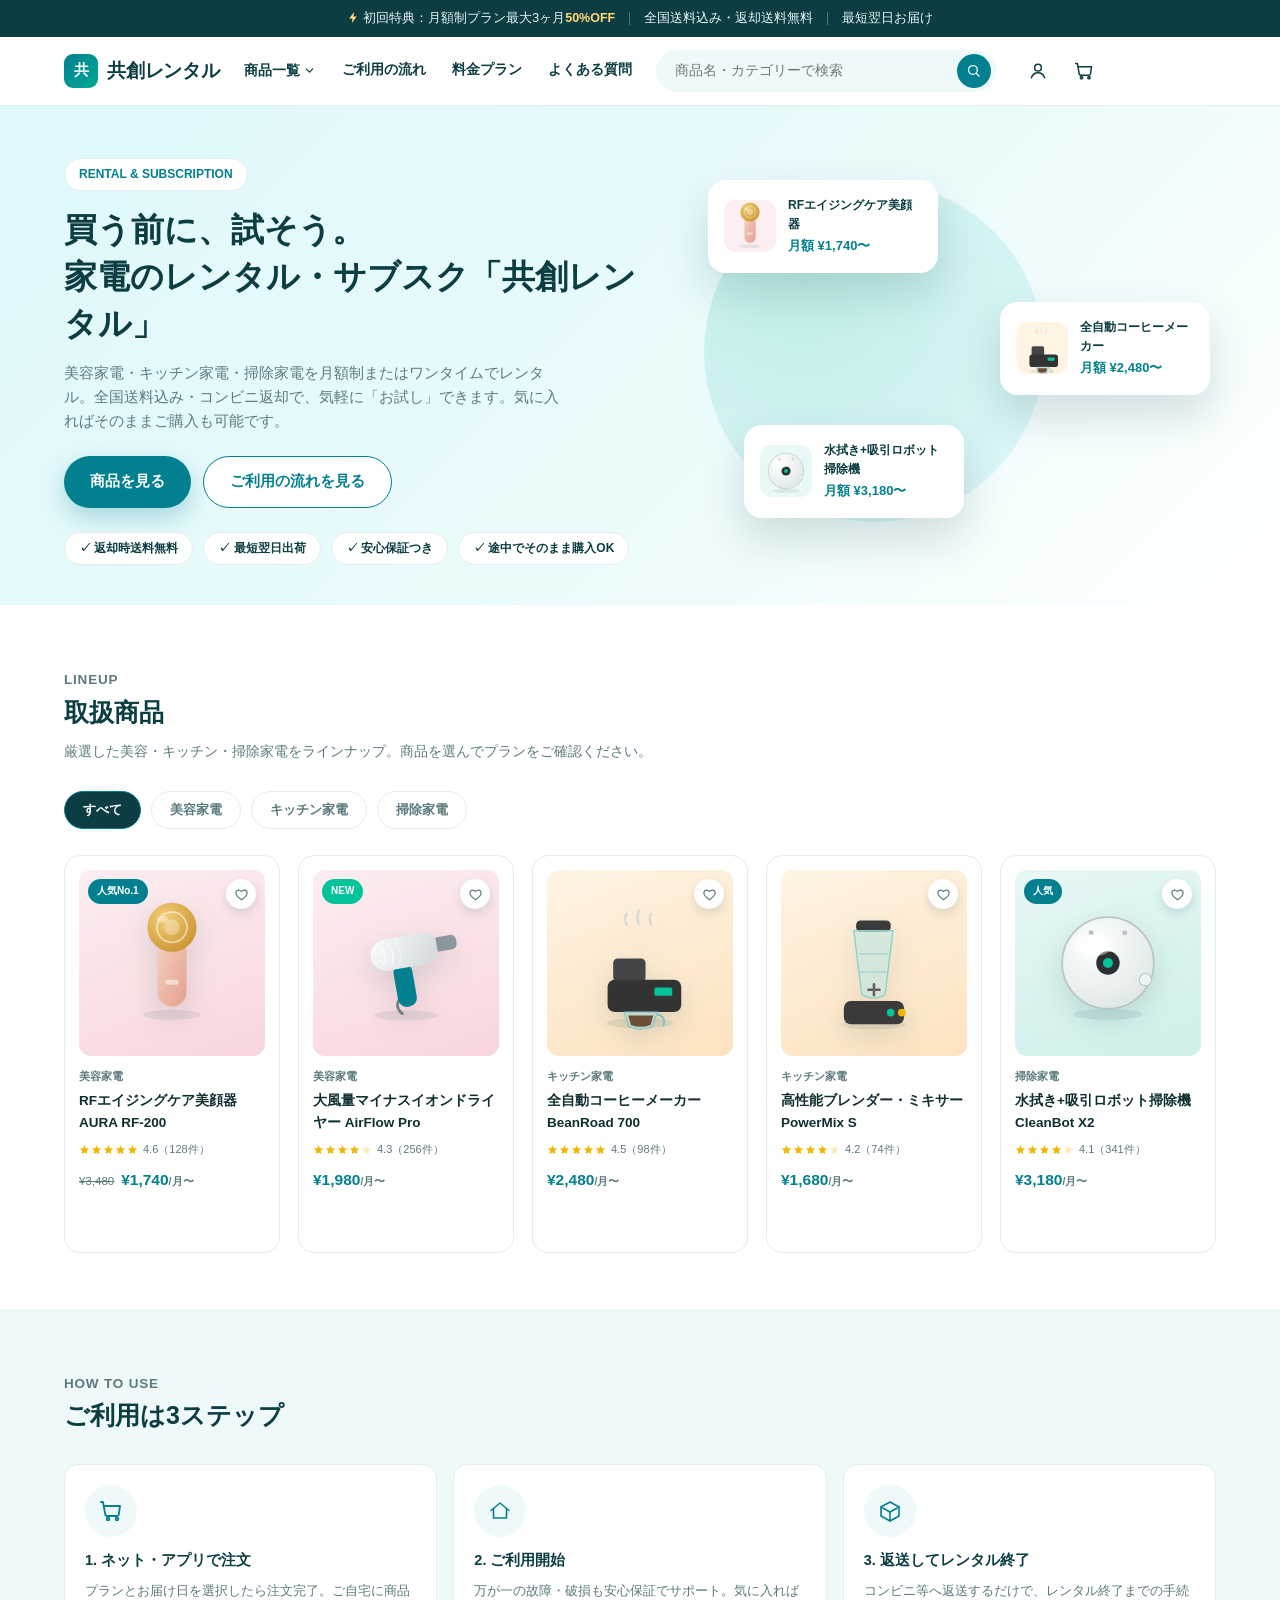
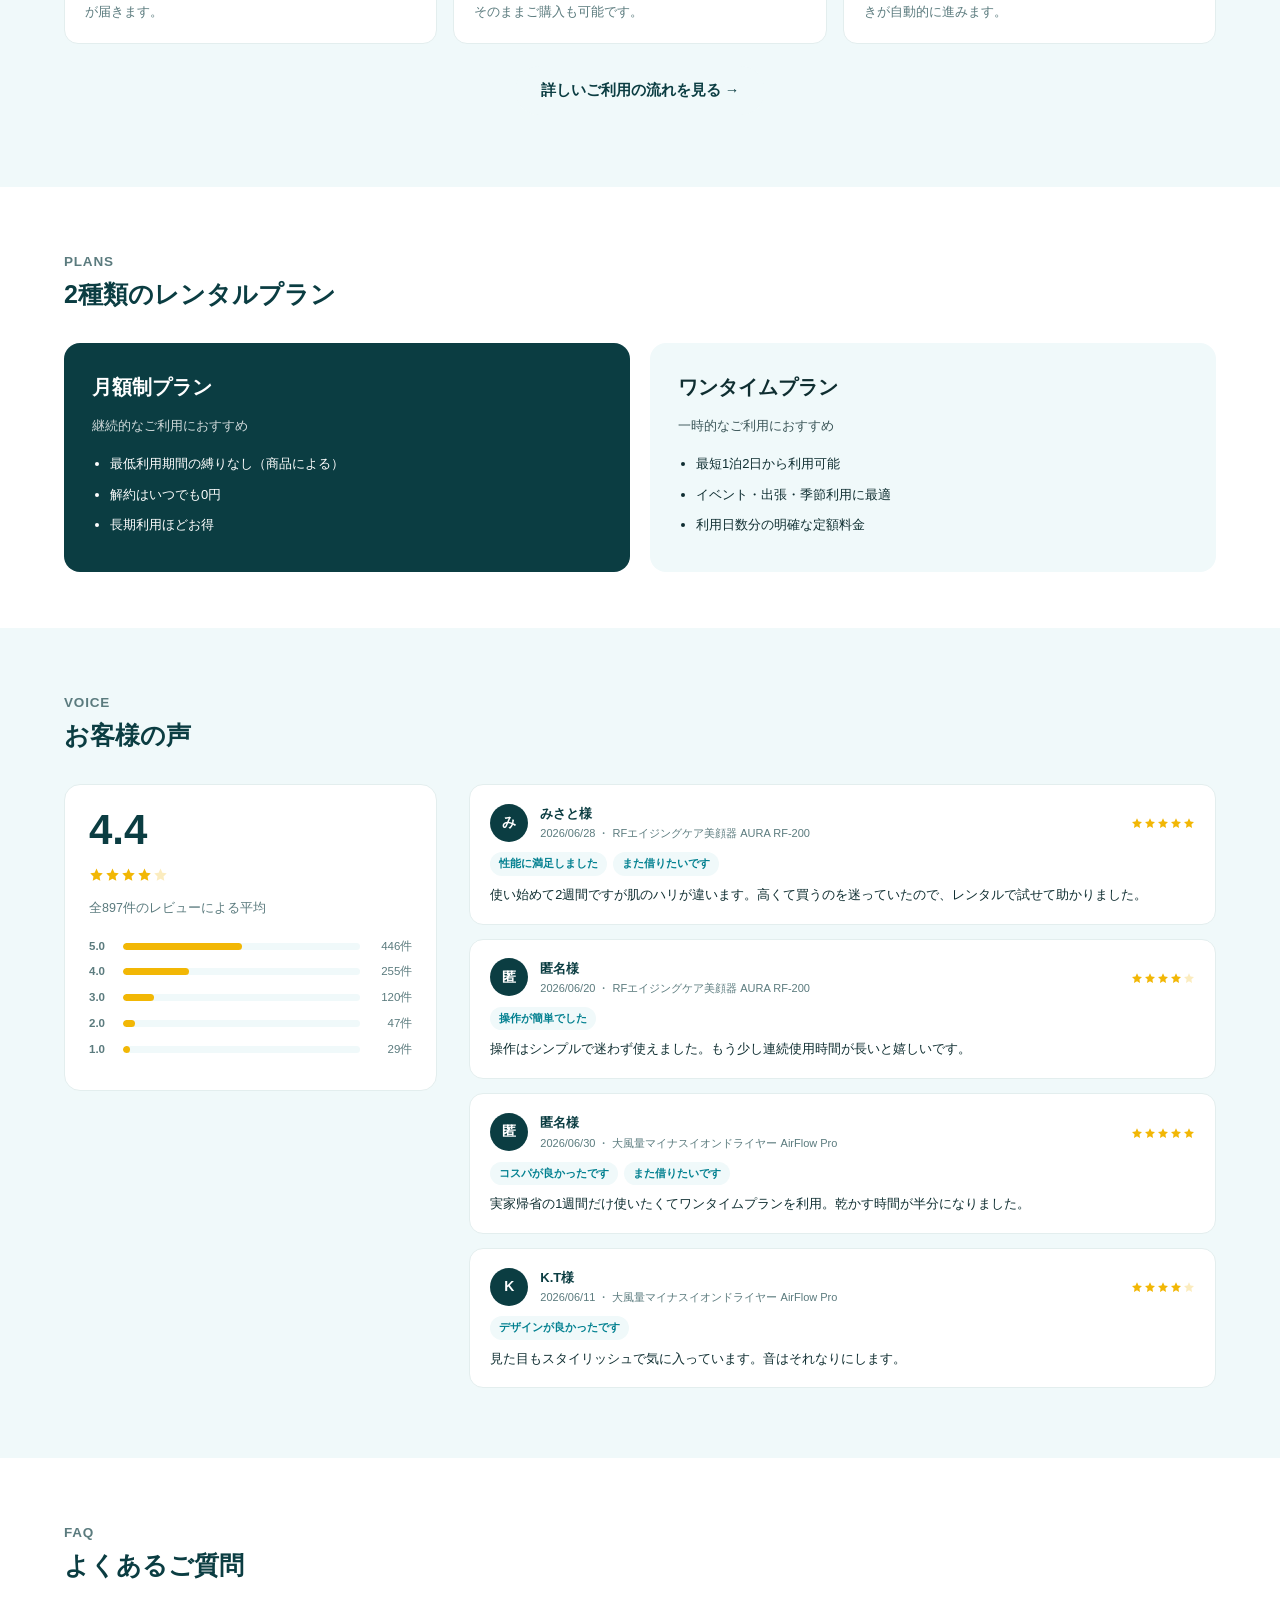
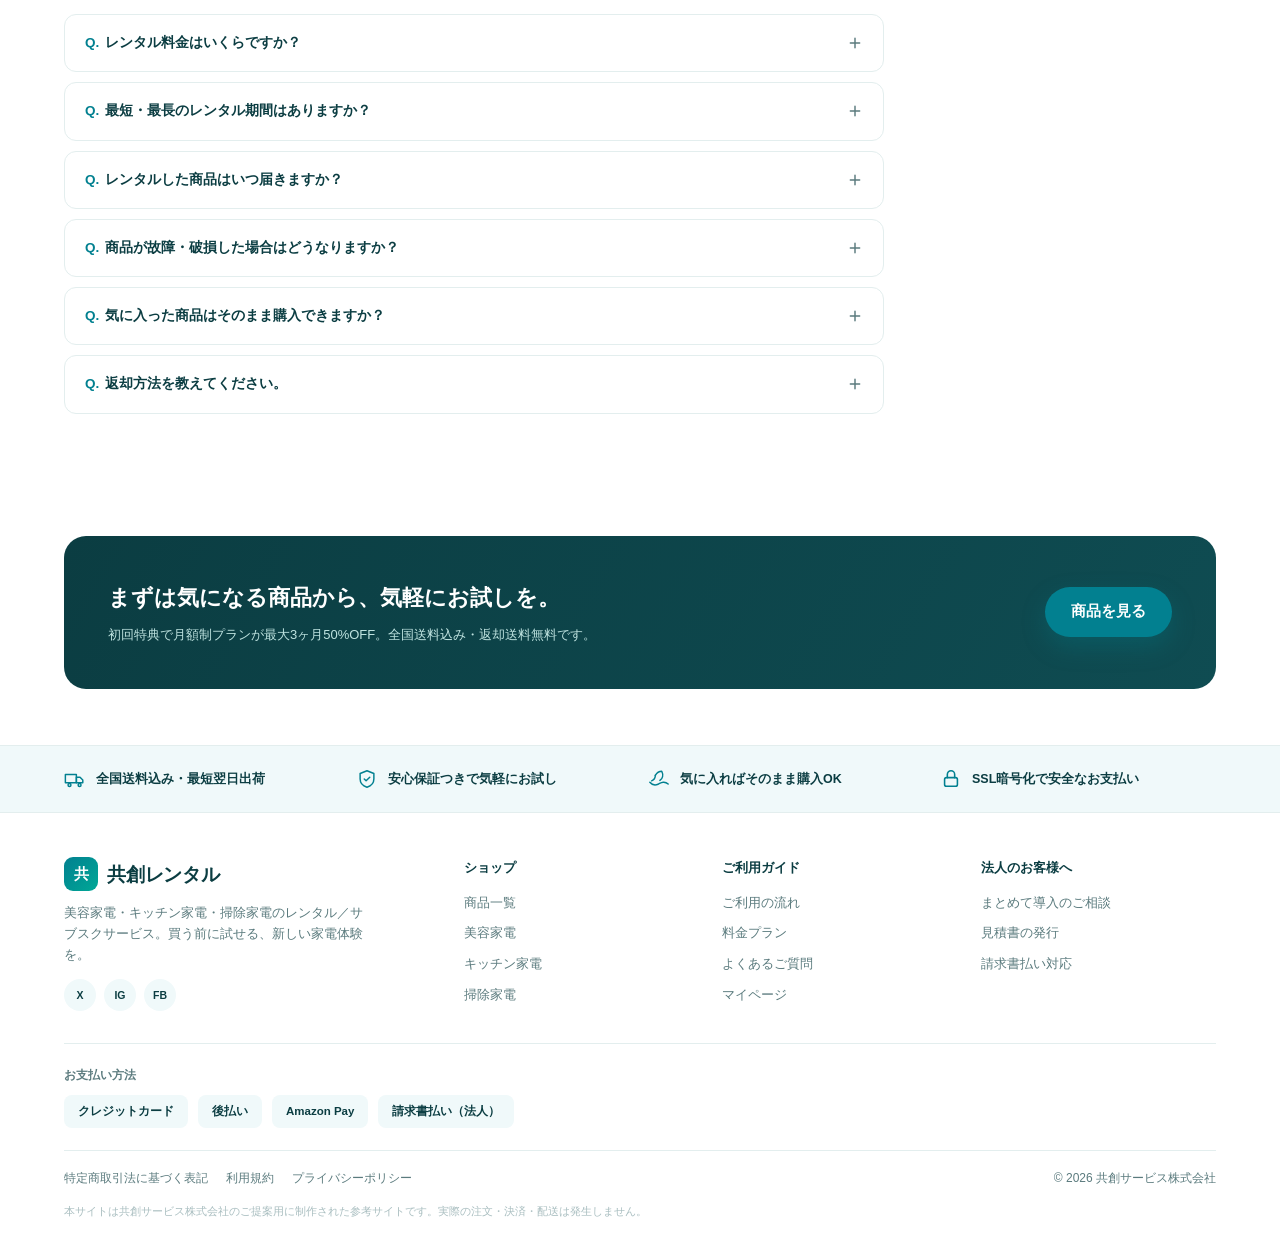
==== index.html @ f58c416e "feat: 新增共创家电租赁服务全套静态网页及核心脚本 本次提交新增了共创家电租赁服务的全部前端静态页面，包括首页、商品列表页、商品详情页、购物车页、个人中心页、使用流程页以及法律声明页面；同时添加了" ====
<!DOCTYPE html>
<html lang="ja">
<head>
<meta charset="UTF-8">
<meta name="viewport" content="width=device-width, initial-scale=1.0">
<title>共創レンタル ｜ 美容・キッチン・掃除家電のレンタル＆サブスク</title>
<link rel="stylesheet" href="style.css">
</head>
<body>

<div id="site-header"></div>

<section class="hero">
  <div class="hero-inner">
    <div>
      <span class="eyebrow">RENTAL &amp; SUBSCRIPTION</span>
      <h1>買う前に、試そう。<br>家電のレンタル・サブスク「共創レンタル」</h1>
      <p class="lead">美容家電・キッチン家電・掃除家電を月額制またはワンタイムでレンタル。全国送料込み・コンビニ返却で、気軽に「お試し」できます。気に入ればそのままご購入も可能です。</p>
      <div class="hero-ctas">
        <a class="btn btn-primary" href="#products">商品を見る</a>
        <a class="btn btn-outline" href="flow.html">ご利用の流れを見る</a>
      </div>
      <div class="hero-badges">
        <span class="badge">✓ 返却時送料無料</span>
        <span class="badge">✓ 最短翌日出荷</span>
        <span class="badge">✓ 安心保証つき</span>
        <span class="badge">✓ 途中でそのまま購入OK</span>
      </div>
    </div>
    <div class="hero-showcase" id="hero-showcase"></div>
  </div>
</section>

<div id="site-trust-anchor"></div>

<section class="section" id="products">
  <div class="wrap">
    <div class="section-head">
      <div>
        <p class="kicker">LINEUP</p>
        <h2 id="lineup-title">取扱商品</h2>
        <p>厳選した美容・キッチン・掃除家電をラインナップ。商品を選んでプランをご確認ください。</p>
      </div>
    </div>
    <div class="cat-chips" id="cat-chips"></div>
    <div class="product-grid" id="product-grid"></div>
  </div>
</section>

<section class="section section-alt">
  <div class="wrap">
    <div class="section-head">
      <div>
        <p class="kicker">HOW TO USE</p>
        <h2>ご利用は3ステップ</h2>
      </div>
    </div>
    <div class="box-grid-3">
      <div class="info-card">
        <div class="icon-circle" data-icon="cart"></div>
        <h4>1. ネット・アプリで注文</h4>
        <p>プランとお届け日を選択したら注文完了。ご自宅に商品が届きます。</p>
      </div>
      <div class="info-card">
        <div class="icon-circle" data-icon="home"></div>
        <h4>2. ご利用開始</h4>
        <p>万が一の故障・破損も安心保証でサポート。気に入ればそのままご購入も可能です。</p>
      </div>
      <div class="info-card">
        <div class="icon-circle" data-icon="box"></div>
        <h4>3. 返送してレンタル終了</h4>
        <p>コンビニ等へ返送するだけで、レンタル終了までの手続きが自動的に進みます。</p>
      </div>
    </div>
    <p style="text-align:center;margin-top:22px;">
      <a class="btn btn-ghost" href="flow.html">詳しいご利用の流れを見る →</a>
    </p>
  </div>
</section>

<section class="section" id="pricing">
  <div class="wrap">
    <div class="section-head">
      <div>
        <p class="kicker">PLANS</p>
        <h2>2種類のレンタルプラン</h2>
      </div>
    </div>
    <div class="plan-grid">
      <div class="plan-card plan-dark">
        <h3>月額制プラン</h3>
        <p class="sub">継続的なご利用におすすめ</p>
        <ul>
          <li>最低利用期間の縛りなし（商品による）</li>
          <li>解約はいつでも0円</li>
          <li>長期利用ほどお得</li>
        </ul>
      </div>
      <div class="plan-card plan-light">
        <h3>ワンタイムプラン</h3>
        <p class="sub">一時的なご利用におすすめ</p>
        <ul>
          <li>最短1泊2日から利用可能</li>
          <li>イベント・出張・季節利用に最適</li>
          <li>利用日数分の明確な定額料金</li>
        </ul>
      </div>
    </div>
  </div>
</section>

<section class="section section-alt">
  <div class="wrap">
    <div class="section-head">
      <div>
        <p class="kicker">VOICE</p>
        <h2>お客様の声</h2>
      </div>
    </div>
    <div class="reviews-layout">
      <div class="rating-summary">
        <div class="rating-big">4.4</div>
        <div class="stars"></div>
        <div class="rating-count" id="review-total-count"></div>
        <div id="rating-bars"></div>
      </div>
      <div id="review-cards"></div>
    </div>
  </div>
</section>

<section class="section" id="faq">
  <div class="wrap">
    <div class="section-head">
      <div>
        <p class="kicker">FAQ</p>
        <h2>よくあるご質問</h2>
      </div>
    </div>
    <div class="accordion" id="faq-accordion"></div>
  </div>
</section>

<section class="section">
  <div class="wrap">
    <div class="cta-band">
      <div>
        <h3>まずは気になる商品から、気軽にお試しを。</h3>
        <p>初回特典で月額制プランが最大3ヶ月50%OFF。全国送料込み・返却送料無料です。</p>
      </div>
      <a class="btn btn-primary" href="#products">商品を見る</a>
    </div>
  </div>
</section>

<div id="site-footer"></div>

<script src="app.js"></script>
<script>
  mountChrome("");

  document.querySelectorAll("[data-icon]").forEach(el => { el.innerHTML = ICONS[el.dataset.icon] || ""; });

  // hero showcase mini cards
  document.getElementById("hero-showcase").innerHTML = `
    <div class="hero-blob" style="width:340px;height:340px;left:20px;top:10px;background:radial-gradient(circle at 30% 30%, #BDEDE7, #DFF8FC);opacity:.9;"></div>
    <div class="hero-card hc-1"><div class="thumb" style="background:${CATEGORY_META["美容家電"].bgFrom};">${PRODUCT_ART.facial}</div><div><div class="name">RFエイジングケア美顔器</div><div class="price">月額 ¥1,740〜</div></div></div>
    <div class="hero-card hc-2"><div class="thumb" style="background:${CATEGORY_META["掃除家電"].bgFrom};">${PRODUCT_ART.robot}</div><div><div class="name">水拭き+吸引ロボット掃除機</div><div class="price">月額 ¥3,180〜</div></div></div>
    <div class="hero-card hc-3"><div class="thumb" style="background:${CATEGORY_META["キッチン家電"].bgFrom};">${PRODUCT_ART.coffee}</div><div><div class="name">全自動コーヒーメーカー</div><div class="price">月額 ¥2,480〜</div></div></div>
  `;

  // ---- product grid with category filter + search ----
  const params = new URLSearchParams(location.search);
  let activeCat = params.get("cat") ? categoryByKey(params.get("cat")) : null;
  const query = (params.get("q") || "").trim().toLowerCase();

  function buildChips() {
    const cats = Object.keys(CATEGORY_META);
    const chipsHTML = [`<button class="chip ${!activeCat ? "active" : ""}" data-cat="">すべて</button>`]
      .concat(cats.map(c => `<button class="chip ${activeCat === c ? "active" : ""}" data-cat="${c}">${c}</button>`))
      .join("");
    document.getElementById("cat-chips").innerHTML = chipsHTML;
    document.querySelectorAll("[data-cat]").forEach(btn => {
      btn.addEventListener("click", () => {
        activeCat = btn.dataset.cat || null;
        buildChips();
        renderGrid();
      });
    });
  }

  function renderGrid() {
    let list = PRODUCTS.slice();
    if (activeCat) list = list.filter(p => p.category === activeCat);
    if (query) list = list.filter(p => (p.name + p.category + p.tagline).toLowerCase().includes(query));

    document.getElementById("lineup-title").textContent = query ? `「${query}」の検索結果` : (activeCat ? activeCat : "取扱商品");

    if (list.length === 0) {
      document.getElementById("product-grid").innerHTML = `<div class="empty-state" style="grid-column:1/-1;">該当する商品が見つかりませんでした。</div>`;
      return;
    }

    document.getElementById("product-grid").innerHTML = list.map(p => {
      const cat = CATEGORY_META[p.category];
      const onSale = !!p.monthlySale;
      return `
      <a class="product-card" href="product.html?id=${p.id}">
        <div class="product-thumb" style="background:linear-gradient(160deg, ${cat.bgFrom}, ${cat.bgTo});">
          ${productBadgeHTML(p)}
          <button class="wish-btn" type="button" onclick="event.preventDefault();this.classList.toggle('liked');">${ICONS.heart}</button>
          ${PRODUCT_ART[p.id] || ""}
        </div>
        <div class="product-cat">${p.category}</div>
        <p class="product-title">${p.name}</p>
        <div class="product-rating">${starRow(p.rating)} ${p.rating}（${p.reviews}件）</div>
        <div class="product-price-row">
          ${onSale ? `<span class="product-price-was">${yen(p.monthly)}</span>` : ""}
          <span class="product-price">${yen(onSale ? p.monthlySale : p.monthly)}<small>/月〜</small></span>
        </div>
        <button class="quick-add" data-quickadd="${p.id}">カートに追加</button>
      </a>`;
    }).join("");

    document.querySelectorAll("[data-quickadd]").forEach(btn => {
      btn.addEventListener("click", (e) => {
        e.preventDefault();
        const p = getProduct(btn.dataset.quickadd);
        addToCart({
          productId: p.id, name: p.name, icon: p.id,
          planLabel: "月額制プラン", condition: "点検済みリユース品",
          price: p.monthlySale || p.monthly, unit: "月額",
        });
        showToast("カートに追加しました");
      });
    });
  }
  buildChips();
  renderGrid();

  // ---- reviews summary (aggregate) ----
  const allReviews = PRODUCTS.flatMap(p => (p.reviewsList || []).map(r => ({ ...r, productName: p.name })));
  const totalBreakdown = [0,0,0,0,0];
  PRODUCTS.forEach(p => p.ratingBreakdown.forEach((c,i) => totalBreakdown[i]+=c));
  const totalCount = totalBreakdown.reduce((a,b)=>a+b,0);
  document.querySelector(".rating-summary .stars").innerHTML = starRow(4.4);
  document.getElementById("review-total-count").textContent = `全${totalCount.toLocaleString("ja-JP")}件のレビューによる平均`;
  document.getElementById("rating-bars").innerHTML = ratingBarsHTML(totalBreakdown);
  document.getElementById("review-cards").innerHTML = allReviews.slice(0,4).map(r => reviewCardHTML(r, r.productName)).join("");

  // ---- FAQ ----
  document.getElementById("faq-accordion").innerHTML = FAQS.map(f => `
    <div class="accordion-item">
      <div class="accordion-head"><span><span class="qmark">Q.</span>${f.q}</span>${ICONS.plus}</div>
      <div class="accordion-body"><div class="accordion-body-inner">${f.a}</div></div>
    </div>
  `).join("");
  initAccordions();
</script>
</body>
</html>
---- style.css ----
:root{
  --primary:#028090;
  --secondary:#00A896;
  --accent:#02C39A;
  --dark:#0B3D42;
  --dark2:#0f4c52;
  --text:#0F2E31;
  --muted:#5B7B7E;
  --cardbg:#F0F9FA;
  --line:#E3EEEE;
  --bg-hero:#DFF8FC;
  --warn:#C97A00;
  --sale:#E4572E;
  --radius:14px;
  --maxw:1200px;
  font-size:16px;
}
*{box-sizing:border-box;}
html,body{margin:0;padding:0;}
body{
  font-family:"Hiragino Kaku Gothic ProN","Hiragino Sans","Yu Gothic",-apple-system,BlinkMacSystemFont,"Segoe UI",Meiryo,sans-serif;
  color:var(--text);
  background:#fff;
  line-height:1.65;
  -webkit-font-smoothing:antialiased;
}
a{color:inherit;text-decoration:none;}
img{max-width:100%;display:block;}
.wrap{max-width:var(--maxw);margin:0 auto;padding:0 24px;}
button{font-family:inherit;cursor:pointer;}
svg{display:block;}

/* ---------- promo bar ---------- */
.promo-bar{
  background:var(--dark);color:#EAF7F6;font-size:12.5px;text-align:center;
  padding:8px 10px;display:flex;align-items:center;justify-content:center;gap:8px;flex-wrap:wrap;
}
.promo-bar b{color:#FFD873;}
.promo-bar svg{width:13px;height:13px;display:inline-block;vertical-align:-2px;color:#FFD873;}
.promo-bar .sep{opacity:.4;}

/* ---------- header ---------- */
.site-header{
  position:sticky;top:0;z-index:100;
  background:rgba(255,255,255,.96);backdrop-filter:blur(6px);
  border-bottom:1px solid var(--line);
}
.header-inner{
  max-width:var(--maxw);margin:0 auto;padding:13px 24px;
  display:flex;align-items:center;gap:22px;
}
.logo{display:flex;align-items:center;gap:9px;white-space:nowrap;}
.logo-mark{
  width:34px;height:34px;border-radius:9px;background:linear-gradient(135deg,var(--primary),var(--secondary));
  color:#fff;font-weight:800;font-size:15px;display:flex;align-items:center;justify-content:center;flex:none;
}
.logo-word{font-weight:800;font-size:19px;color:var(--dark);letter-spacing:-.01em;}

.main-nav{display:flex;align-items:center;gap:22px;font-size:14px;font-weight:700;color:var(--dark);white-space:nowrap;}
.main-nav a{padding:8px 2px;border-bottom:2px solid transparent;}
.main-nav a.active,.main-nav a:hover{border-bottom:2px solid var(--accent);}
.nav-item{position:relative;padding:8px 2px;}
.nav-item > span{display:flex;align-items:center;gap:3px;cursor:pointer;}
.nav-item > span svg{width:13px;height:13px;transition:transform .15s;}
.nav-item:hover > span svg{transform:rotate(180deg);}
.dropdown{
  position:absolute;top:100%;left:0;background:#fff;border:1px solid var(--line);border-radius:12px;
  box-shadow:0 16px 32px rgba(11,61,66,.14);padding:8px;min-width:170px;
  opacity:0;pointer-events:none;transform:translateY(6px);transition:opacity .15s, transform .15s;
}
.nav-item:hover .dropdown{opacity:1;pointer-events:auto;transform:translateY(0);}
.dropdown a{display:block;padding:9px 12px;border-radius:8px;font-size:13.5px;font-weight:600;}
.dropdown a:hover{background:var(--cardbg);color:var(--primary);border-bottom:none;}

.header-search{
  flex:1;max-width:340px;display:flex;align-items:center;background:var(--cardbg);
  border-radius:999px;padding:3px 4px 3px 16px;gap:8px;border:1px solid transparent;
}
.header-search:focus-within{border-color:var(--secondary);}
.header-search input{flex:1;border:none;background:none;font-size:13.5px;outline:none;color:var(--text);font-family:inherit;}
.header-search button{
  width:34px;height:34px;border-radius:50%;border:none;background:var(--primary);color:#fff;
  display:flex;align-items:center;justify-content:center;flex:none;
}
.header-search button svg{width:15px;height:15px;}

.header-actions{display:flex;align-items:center;gap:6px;}
.icon-btn{
  position:relative;width:40px;height:40px;border-radius:50%;display:flex;align-items:center;justify-content:center;
  color:var(--dark);
}
.icon-btn:hover{background:var(--cardbg);}
.icon-btn svg{width:20px;height:20px;}
.cart-badge{
  position:absolute;top:2px;right:2px;background:var(--accent);color:#fff;
  font-size:10px;font-weight:800;min-width:16px;height:16px;border-radius:8px;
  display:flex;align-items:center;justify-content:center;padding:0 3px;
}

/* ---------- hero ---------- */
.hero{
  background:linear-gradient(135deg,var(--bg-hero) 0%,#EAFBFB 55%,#ffffff 100%);
  padding:52px 0 40px;position:relative;overflow:hidden;
}
.hero-inner{max-width:var(--maxw);margin:0 auto;padding:0 24px;display:grid;grid-template-columns:1.05fr .95fr;gap:32px;align-items:center;position:relative;z-index:2;}
.eyebrow{display:inline-flex;align-items:center;gap:6px;background:#fff;border:1px solid var(--line);border-radius:999px;padding:6px 14px;font-size:12px;font-weight:800;color:var(--primary);margin-bottom:16px;}
.hero h1{font-size:33px;line-height:1.42;margin:0 0 14px;color:var(--dark);}
.hero p.lead{font-size:14.5px;color:var(--muted);margin:0 0 22px;max-width:500px;}
.hero-ctas{display:flex;gap:12px;flex-wrap:wrap;}
.btn{
  display:inline-flex;align-items:center;justify-content:center;gap:8px;
  padding:13px 26px;border-radius:999px;font-weight:700;font-size:14.5px;border:none;
  transition:transform .12s, box-shadow .12s;
}
.btn-primary{background:var(--primary);color:#fff;box-shadow:0 10px 24px rgba(2,128,144,.28);}
.btn-primary:hover{transform:translateY(-1px);box-shadow:0 12px 28px rgba(2,128,144,.36);}
.btn-outline{background:#fff;color:var(--primary);border:1.5px solid var(--primary);}
.btn-outline:hover{background:var(--cardbg);}
.btn-ghost{background:var(--cardbg);color:var(--dark);}
.btn-ghost:hover{background:#e4f2f2;}
.btn-sm{padding:9px 18px;font-size:12.5px;}
.btn:disabled{opacity:.45;cursor:not-allowed;}

.hero-badges{display:flex;gap:10px;margin-top:24px;flex-wrap:wrap;}
.badge{background:#fff;border:1px solid var(--line);border-radius:999px;padding:6px 14px;font-size:12px;color:var(--dark);font-weight:700;}

.hero-showcase{position:relative;height:380px;}
.hero-blob{position:absolute;border-radius:50%;filter:blur(0px);}
.hero-card{
  position:absolute;background:#fff;border-radius:18px;box-shadow:0 20px 44px rgba(11,61,66,.16);
  padding:16px;display:flex;align-items:center;gap:12px;
}
.hero-card .thumb{width:52px;height:52px;border-radius:12px;flex:none;display:flex;align-items:center;justify-content:center;}
.hero-card .thumb svg{width:100%;height:100%;}
.hero-card .name{font-size:12px;font-weight:700;color:var(--dark);max-width:130px;}
.hero-card .price{font-size:13px;font-weight:800;color:var(--primary);}
.hc-1{top:8px;left:24px;width:230px;animation:floatY 5s ease-in-out infinite;}
.hc-2{bottom:34px;left:60px;width:220px;animation:floatY 6s ease-in-out infinite .6s;}
.hc-3{top:130px;right:6px;width:210px;animation:floatY 5.5s ease-in-out infinite 1.1s;}
@keyframes floatY{0%,100%{transform:translateY(0);}50%{transform:translateY(-9px);}}

/* ---------- trust strip ---------- */
.trust-strip{background:var(--cardbg);padding:22px 0;border-top:1px solid var(--line);border-bottom:1px solid var(--line);}
.trust-grid{display:grid;grid-template-columns:repeat(4,1fr);gap:16px;}
.trust-item{display:flex;align-items:center;gap:10px;font-size:12.5px;font-weight:700;color:var(--dark);}
.trust-item svg{width:22px;height:22px;color:var(--primary);flex:none;}

/* ---------- section ---------- */
.section{padding:56px 0;}
.section-head{margin-bottom:28px;display:flex;align-items:flex-end;justify-content:space-between;gap:20px;flex-wrap:wrap;}
.kicker{color:var(--secondary);font-weight:800;font-size:12.5px;letter-spacing:.06em;margin:0 0 6px;}
.section-head h2{font-size:25px;margin:0;color:var(--dark);}
.section-head p{color:var(--muted);font-size:13.5px;margin:8px 0 0;}
.section-alt{background:var(--cardbg);}

/* ---------- category chips ---------- */
.cat-chips{display:flex;gap:10px;flex-wrap:wrap;margin-bottom:26px;}
.chip{
  padding:9px 18px;border-radius:999px;border:1.5px solid var(--line);background:#fff;
  font-size:13px;font-weight:700;color:var(--muted);
}
.chip.active{border-color:var(--primary);background:var(--dark);color:#fff;}
.chip:hover:not(.active){border-color:var(--secondary);color:var(--dark);}

/* ---------- product grid ---------- */
.product-grid{display:grid;grid-template-columns:repeat(5,1fr);gap:18px;}
.product-card{
  background:#fff;border:1px solid var(--line);border-radius:16px;
  padding:14px;transition:box-shadow .18s,transform .18s;position:relative;
}
.product-card:hover{box-shadow:0 18px 36px rgba(11,61,66,.14);transform:translateY(-4px);}
.product-thumb{
  border-radius:12px;aspect-ratio:1/1;
  display:flex;align-items:center;justify-content:center;margin-bottom:12px;position:relative;overflow:hidden;
}
.product-thumb svg{width:72%;height:72%;filter:drop-shadow(0 10px 14px rgba(11,61,66,.14));}
.wish-btn{
  position:absolute;top:9px;right:9px;width:30px;height:30px;border-radius:50%;background:#fff;
  display:flex;align-items:center;justify-content:center;box-shadow:0 4px 10px rgba(11,61,66,.14);border:none;
}
.wish-btn svg{width:15px;height:15px;color:var(--muted);}
.pbadge{position:absolute;top:9px;left:9px;font-size:10px;font-weight:800;padding:4px 9px;border-radius:999px;color:#fff;}
.pbadge-pop{background:var(--primary);}
.pbadge-new{background:var(--accent);}
.pbadge-sale{background:var(--sale);}
.product-cat{font-size:10.5px;color:var(--muted);font-weight:700;margin-bottom:4px;}
.product-title{font-size:13.5px;font-weight:700;color:var(--text);margin:0 0 6px;min-height:38px;}
.product-rating{font-size:11px;color:var(--muted);margin-bottom:9px;display:flex;align-items:center;gap:5px;}
.stars{color:#F2B705;display:inline-flex;gap:1px;vertical-align:middle;}
.stars svg{width:11px;height:11px;}
.product-price-row{display:flex;align-items:baseline;gap:7px;flex-wrap:wrap;}
.product-price{font-size:15.5px;font-weight:800;color:var(--primary);}
.product-price-was{font-size:11.5px;color:var(--muted);text-decoration:line-through;}
.product-price small{font-weight:600;color:var(--muted);font-size:10.5px;}
.quick-add{
  margin-top:10px;width:100%;padding:9px;border-radius:10px;background:var(--dark);color:#fff;
  font-size:12px;font-weight:700;border:none;opacity:0;transform:translateY(4px);transition:opacity .15s, transform .15s;
}
.product-card:hover .quick-add{opacity:1;transform:translateY(0);}

/* ---------- flow steps ---------- */
.flow-steps{display:grid;grid-template-columns:repeat(5,1fr);gap:0;position:relative;}
.flow-step{background:#fff;border:1px solid var(--line);border-radius:var(--radius);padding:22px 16px;text-align:center;position:relative;z-index:2;}
.flow-step .icon-circle{width:64px;height:64px;border-radius:50%;background:var(--cardbg);display:flex;align-items:center;justify-content:center;margin:0 auto 14px;}
.flow-step .icon-circle svg{width:30px;height:30px;color:var(--primary);}
.flow-step h3{font-size:13.5px;margin:0 0 8px;color:var(--dark);}
.flow-step p{font-size:11.5px;color:var(--muted);margin:0;}
.flow-arrow{display:flex;align-items:center;justify-content:center;color:var(--accent);font-size:22px;font-weight:800;z-index:1;margin:0 -4px;}

/* ---------- plan cards ---------- */
.plan-grid{display:grid;grid-template-columns:1fr 1fr;gap:20px;}
.plan-card{border-radius:16px;padding:28px;}
.plan-dark{background:var(--dark);color:#fff;}
.plan-light{background:var(--cardbg);color:var(--text);}
.plan-card h3{font-size:20px;margin:0 0 6px;}
.plan-card .sub{font-size:12.5px;opacity:.8;margin-bottom:16px;}
.plan-card ul{margin:0;padding-left:18px;font-size:13px;}
.plan-card li{margin-bottom:9px;}

/* ---------- cards / boxes ---------- */
.box-grid-3{display:grid;grid-template-columns:repeat(3,1fr);gap:16px;}
.box-grid-4{display:grid;grid-template-columns:repeat(4,1fr);gap:16px;}
.info-card{background:#fff;border:1px solid var(--line);border-radius:var(--radius);padding:20px;}
.info-card .icon-circle{width:52px;height:52px;border-radius:50%;background:var(--cardbg);display:flex;align-items:center;justify-content:center;margin-bottom:12px;}
.info-card .icon-circle svg{width:24px;height:24px;color:var(--primary);}
.info-card h4{margin:0 0 8px;font-size:14.5px;color:var(--dark);}
.info-card p{margin:0;font-size:12.5px;color:var(--muted);}

/* ---------- reviews ---------- */
.reviews-layout{display:grid;grid-template-columns:.8fr 1.6fr;gap:32px;align-items:start;}
.rating-summary{background:#fff;border:1px solid var(--line);border-radius:16px;padding:24px;}
.rating-big{font-size:42px;font-weight:800;color:var(--dark);line-height:1;}
.rating-summary .stars{margin:8px 0;}
.rating-summary .stars svg{width:15px;height:15px;}
.rating-count{font-size:12.5px;color:var(--muted);margin-bottom:18px;}
.rbar-row{display:flex;align-items:center;gap:8px;font-size:11.5px;color:var(--muted);margin-bottom:7px;}
.rbar-label{width:26px;flex:none;font-weight:700;}
.rbar-track{flex:1;height:7px;border-radius:4px;background:var(--cardbg);overflow:hidden;}
.rbar-fill{height:100%;background:#F2B705;border-radius:4px;}
.rbar-count{width:44px;text-align:right;flex:none;}
.review-card{background:#fff;border:1px solid var(--line);border-radius:14px;padding:18px 20px;margin-bottom:14px;}
.review-head{display:flex;align-items:center;gap:12px;margin-bottom:10px;}
.avatar{width:38px;height:38px;border-radius:50%;background:var(--dark);color:#fff;font-weight:800;font-size:14px;display:flex;align-items:center;justify-content:center;flex:none;}
.review-name{font-size:13px;font-weight:700;color:var(--dark);}
.review-date{font-size:11px;color:var(--muted);}
.review-stars{margin-left:auto;}
.review-stars svg{width:12px;height:12px;}
.review-tags{display:flex;flex-wrap:wrap;gap:6px;margin-bottom:8px;}
.rtag{font-size:10.5px;background:var(--cardbg);color:var(--primary);padding:3px 9px;border-radius:999px;font-weight:700;}
.review-text{font-size:12.8px;color:var(--text);margin:0;line-height:1.7;}

/* ---------- FAQ accordion ---------- */
.accordion{max-width:820px;}
.accordion-item{background:#fff;border:1px solid var(--line);border-radius:12px;margin-bottom:10px;overflow:hidden;}
.accordion-head{display:flex;align-items:center;justify-content:space-between;gap:14px;padding:17px 20px;cursor:pointer;font-size:13.5px;font-weight:700;color:var(--dark);}
.accordion-head .qmark{color:var(--primary);font-weight:800;margin-right:6px;}
.accordion-head svg{width:16px;height:16px;color:var(--muted);flex:none;transition:transform .18s;}
.accordion-item.open .accordion-head svg{transform:rotate(45deg);}
.accordion-body{max-height:0;overflow:hidden;transition:max-height .22s ease;}
.accordion-item.open .accordion-body{max-height:220px;}
.accordion-body-inner{padding:0 20px 18px 20px;font-size:12.8px;color:var(--muted);line-height:1.75;}

/* ---------- CTA band ---------- */
.cta-band{
  background:linear-gradient(120deg,var(--dark) 0%,var(--dark2) 100%);border-radius:22px;padding:44px 44px;
  display:flex;align-items:center;justify-content:space-between;gap:24px;flex-wrap:wrap;color:#fff;
}
.cta-band h3{font-size:22px;margin:0 0 8px;}
.cta-band p{margin:0;font-size:13px;color:#BFE3E0;}

/* ---------- footer ---------- */
.footer-logo{margin-bottom:12px;}
.footer-desc{font-size:12.5px;color:var(--muted);max-width:300px;margin:0 0 14px;}
.footer-social{display:flex;gap:8px;}
.social-dot{width:32px;height:32px;border-radius:50%;background:var(--cardbg);color:var(--dark);font-size:10.5px;font-weight:800;display:flex;align-items:center;justify-content:center;}
.site-footer{background:#fff;padding:44px 0 22px;}
.footer-grid{display:grid;grid-template-columns:1.6fr 1fr 1fr 1fr;gap:24px;margin-bottom:28px;}
.footer-grid h5{color:var(--dark);font-size:13px;margin:0 0 14px;}
.footer-grid ul{list-style:none;margin:0;padding:0;font-size:12.5px;}
.footer-grid li{margin-bottom:10px;}
.footer-grid a{color:var(--muted);}
.footer-grid a:hover{color:var(--primary);}
.footer-methods{border-top:1px solid var(--line);padding:22px 0;}
.footer-methods-label{font-size:11.5px;color:var(--muted);font-weight:700;margin-bottom:10px;}
.pay-badges{display:flex;gap:10px;flex-wrap:wrap;}
.pay-badge{background:var(--cardbg);color:var(--dark);font-size:11.5px;font-weight:700;padding:7px 14px;border-radius:8px;}
.footer-bottom{border-top:1px solid var(--line);padding-top:18px;font-size:12px;color:var(--muted);display:flex;justify-content:space-between;flex-wrap:wrap;gap:10px;}
.legal-links{display:flex;gap:18px;flex-wrap:wrap;}
.legal-links a:hover{color:var(--primary);}
.ref-note{font-size:10.5px;color:#A9BEC0;margin:14px 0 0;}

/* ---------- product detail page ---------- */
.breadcrumb{font-size:12px;color:var(--muted);margin:18px 0;}
.breadcrumb a:hover{color:var(--primary);}
.pd-grid{display:grid;grid-template-columns:.72fr .95fr .85fr;gap:32px;align-items:start;}
.pd-gallery-main{border-radius:18px;aspect-ratio:1/1;display:flex;align-items:center;justify-content:center;position:relative;overflow:hidden;}
.pd-gallery-main svg{width:58%;height:58%;filter:drop-shadow(0 16px 22px rgba(11,61,66,.16));}
.pd-thumbs{display:flex;gap:10px;margin-top:12px;}
.pd-thumb{width:64px;height:64px;border-radius:10px;border:1.5px solid var(--line);display:flex;align-items:center;justify-content:center;padding:8px;}
.pd-thumb.active{border-color:var(--primary);}
.pd-thumb svg{width:100%;height:100%;}
.pd-badges{display:flex;gap:8px;margin-bottom:10px;}
.pd-tagline{font-size:13px;color:var(--secondary);font-weight:700;margin:0 0 6px;}
.pd-title{font-size:22px;margin:0 0 8px;color:var(--dark);}
.pd-rating{font-size:13px;color:var(--muted);margin-bottom:16px;display:flex;align-items:center;gap:8px;}
.pd-rating .stars svg{width:13px;height:13px;}
.pd-plan-toggle{display:flex;gap:8px;margin-bottom:18px;}
.toggle-btn{flex:1;padding:12px;border-radius:10px;border:1.5px solid var(--line);background:#fff;text-align:center;font-weight:700;font-size:13px;color:var(--muted);cursor:pointer;}
.toggle-btn.active{border-color:var(--primary);background:var(--cardbg);color:var(--primary);}
.toggle-btn small{display:block;font-weight:600;font-size:11px;margin-top:2px;}
.pd-price-box{background:var(--cardbg);border-radius:14px;padding:18px 20px;margin-bottom:18px;}
.pd-price{font-size:27px;font-weight:800;color:var(--primary);}
.pd-price small{font-size:12px;font-weight:600;color:var(--muted);}
.pd-price-was{font-size:13px;color:var(--muted);text-decoration:line-through;margin-right:8px;}
.pd-condition{display:flex;gap:10px;margin-bottom:20px;}
.cond-btn{flex:1;padding:10px;border-radius:10px;border:1.5px solid var(--line);text-align:center;font-size:12.5px;font-weight:700;color:var(--muted);background:#fff;cursor:pointer;}
.cond-btn.active{border-color:var(--accent);color:var(--dark);background:#fff;box-shadow:0 0 0 2px rgba(2,195,154,.25) inset;}
.pd-actions{display:flex;gap:10px;margin-bottom:22px;}
.pd-note{background:#fff;border:1px solid var(--line);border-radius:12px;padding:16px;font-size:12.5px;color:var(--muted);margin-bottom:14px;}
.pd-note b{color:var(--dark);}
.spec-table{width:100%;border-collapse:collapse;font-size:13px;}
.spec-table tr{border-bottom:1px solid var(--line);}
.spec-table td{padding:10px 4px;}
.spec-table td:first-child{color:var(--muted);width:36%;}
.pd-tabs{display:flex;gap:4px;border-bottom:1px solid var(--line);margin:44px 0 24px;}
.pd-tab{padding:12px 20px;font-size:13.5px;font-weight:700;color:var(--muted);border-bottom:2px solid transparent;cursor:pointer;}
.pd-tab.active{color:var(--dark);border-bottom-color:var(--primary);}
.pd-tabpanel{display:none;}
.pd-tabpanel.active{display:block;}
.toast{
  position:fixed;bottom:26px;left:50%;transform:translateX(-50%) translateY(16px);
  background:var(--dark);color:#fff;padding:13px 22px;border-radius:999px;font-size:13.5px;font-weight:700;
  opacity:0;pointer-events:none;transition:opacity .2s, transform .2s;z-index:999;
}
.toast.show{opacity:1;transform:translateX(-50%) translateY(0);}

/* ---------- generic page header ---------- */
.page-hero{background:var(--dark);color:#fff;padding:38px 0;}
.page-hero .kicker{color:var(--accent);}
.page-hero h1{font-size:27px;margin:8px 0 0;}
.page-hero p{color:#BFE3E0;font-size:13.5px;margin:8px 0 0;max-width:560px;}

/* ---------- cart / mypage ---------- */
.cart-row{display:flex;align-items:center;gap:16px;background:#fff;border:1px solid var(--line);border-radius:12px;padding:14px;margin-bottom:12px;}
.cart-row .thumb{width:64px;height:64px;border-radius:10px;display:flex;align-items:center;justify-content:center;flex:none;}
.cart-row .thumb svg{width:82%;height:82%;}
.cart-row .grow{flex:1;}
.cart-row .name{font-weight:700;font-size:14px;}
.cart-row .meta{font-size:12px;color:var(--muted);margin-top:3px;}
.cart-row .price{font-weight:800;color:var(--primary);font-size:14.5px;white-space:nowrap;}
.remove-btn{background:none;border:none;color:var(--muted);font-size:12px;text-decoration:underline;margin-top:6px;padding:0;}
.summary-box{background:var(--cardbg);border-radius:14px;padding:20px;position:sticky;top:90px;}
.summary-row{display:flex;justify-content:space-between;font-size:13.5px;margin-bottom:10px;}
.summary-total{display:flex;justify-content:space-between;font-size:17px;font-weight:800;color:var(--dark);border-top:1px solid var(--line);padding-top:12px;margin-top:8px;}
.empty-state{text-align:center;padding:60px 20px;color:var(--muted);}
.step-badge{display:inline-flex;align-items:center;gap:6px;background:var(--cardbg);color:var(--primary);font-weight:800;font-size:12px;padding:5px 12px;border-radius:999px;margin-bottom:10px;}
.order-card{background:#fff;border:1px solid var(--line);border-radius:14px;padding:18px 20px;margin-bottom:16px;}
.order-card .head{display:flex;justify-content:space-between;align-items:center;margin-bottom:10px;}
.status-pill{font-size:11.5px;font-weight:800;padding:4px 10px;border-radius:999px;}
.status-using{background:#E7F6EE;color:#1C8A56;}
.status-returned{background:#EEF1F5;color:#5B6B7A;}
.barcode{
  background:repeating-linear-gradient(90deg,#0F2E31 0 2px,transparent 2px 5px);
  height:52px;border-radius:6px;margin:12px 0;
}

/* ---------- booking / reservation widget ---------- */
.booking-widget{position:sticky;top:88px;}
.booking-card{background:#fff;border:1px solid var(--line);border-radius:16px;padding:20px;box-shadow:0 14px 32px rgba(11,61,66,.08);}
.booking-card h4{margin:0 0 12px;font-size:14.5px;color:var(--dark);}
.booking-location{
  display:flex;align-items:flex-start;gap:8px;background:var(--cardbg);border-radius:10px;
  padding:10px 12px;font-size:12px;color:var(--text);margin-bottom:14px;line-height:1.6;
}
.booking-location svg{width:15px;height:15px;color:var(--primary);flex:none;margin-top:1px;}
.pref-select{
  border:1px solid var(--line);border-radius:6px;padding:2px 6px;font-size:12px;font-family:inherit;
  color:var(--dark);font-weight:700;background:#fff;
}
.cal-month-label{font-size:12.5px;font-weight:700;color:var(--dark);margin-bottom:8px;}
.cal-scroll{max-height:230px;overflow-y:auto;border:1px solid var(--line);border-radius:10px;padding:6px 8px;}
.cal-table{width:100%;border-collapse:collapse;}
.cal-table th{font-size:11px;color:var(--muted);font-weight:700;padding:5px 0;text-align:center;}
.cal-table th.sun{color:var(--sale);}
.cal-table th.sat{color:var(--primary);}
.cal-table td{text-align:center;padding:2px;}
.cal-cell{
  width:100%;background:none;border:none;border-radius:8px;padding:5px 0 6px;font-family:inherit;
  display:flex;flex-direction:column;align-items:center;gap:1px;
}
.cal-cell:not(.disabled):not(.selected):hover{background:var(--cardbg);}
.cal-num{font-size:12.5px;font-weight:700;color:var(--text);}
.cal-cell.sun .cal-num{color:var(--sale);}
.cal-cell.sat .cal-num{color:var(--primary);}
.cal-dash{font-size:9px;color:var(--muted);}
.cal-cell.disabled{opacity:.3;cursor:not-allowed;}
.cal-cell.selected{background:var(--dark);}
.cal-cell.selected .cal-num{color:#fff;}
.cal-cell.selected .cal-dash{color:#BFE3E0;}
.selected-date-line{font-size:12px;color:var(--muted);margin:12px 0 4px;}
.selected-date-line b{color:var(--dark);}
.reserve-btn{
  width:100%;margin-top:12px;padding:15px;border-radius:12px;background:var(--primary);color:#fff;
  font-weight:800;font-size:14.5px;border:none;display:flex;align-items:center;justify-content:center;gap:8px;
}
.reserve-btn svg{width:17px;height:17px;}
.reserve-btn:disabled{opacity:.4;}
.biz-quote-toggle{
  width:100%;margin-top:10px;padding:12px;border-radius:12px;background:#fff;border:1.5px solid var(--line);
  color:var(--dark);font-weight:700;font-size:12.5px;
}
.biz-quote-panel{display:none;margin-top:10px;padding:14px;background:var(--cardbg);border-radius:10px;font-size:11.8px;color:var(--muted);line-height:1.8;}
.biz-quote-panel.open{display:block;}
.biz-quote-panel a{color:var(--primary);font-weight:700;}
.cancel-note{font-size:11px;color:var(--muted);text-align:center;margin-top:12px;line-height:1.7;}
.cancel-note b{color:var(--primary);}
.stock-line{
  display:flex;align-items:center;gap:7px;margin-top:14px;padding:11px 14px;background:#E7F6EE;border-radius:10px;
  font-size:12px;font-weight:700;color:#1C8A56;
}
.stock-line svg{width:15px;height:15px;flex:none;}

/* ---------- generic popup modal ---------- */
.pm-overlay{
  display:none;position:fixed;inset:0;background:rgba(11,61,66,.55);z-index:400;
  align-items:center;justify-content:center;padding:24px;
}
.pm-overlay.open{display:flex;}
.pm-modal{background:#fff;border-radius:16px;max-width:640px;width:100%;max-height:88vh;overflow-y:auto;position:relative;box-shadow:0 30px 60px rgba(11,61,66,.25);}
.pm-modal.pm-wide{max-width:760px;}
.pm-close{position:absolute;top:14px;right:16px;width:32px;height:32px;border-radius:50%;background:var(--cardbg);border:none;display:flex;align-items:center;justify-content:center;color:var(--muted);z-index:2;}
.pm-close svg{width:15px;height:15px;}
.btn-icon{display:inline-flex;width:15px;height:15px;vertical-align:-2px;}
.btn-icon svg{width:100%;height:100%;}
.pm-bar{background:var(--primary);color:#fff;text-align:center;font-weight:800;font-size:15px;padding:16px 44px;}
.pm-body{padding:26px 30px 30px;}

/* period + quantity modal */
.pm-product-line{text-align:center;font-size:14px;font-weight:700;color:var(--dark);margin-bottom:4px;}
.pm-price-line{text-align:center;font-size:30px;font-weight:800;color:var(--dark);margin-bottom:18px;}
.pm-price-line small{font-size:12.5px;font-weight:600;color:var(--muted);}
.pm-grid{display:grid;grid-template-columns:1.35fr 1fr;gap:28px;border-top:1px solid var(--line);padding-top:22px;}
.pm-col h5{font-size:13px;color:var(--dark);margin:0 0 10px;}
.pm-loc-note{font-size:11.8px;color:var(--muted);margin-bottom:12px;}
.pm-loc-note b{color:var(--primary);}
.pm-date-row{display:flex;align-items:center;gap:10px;}
.pm-date-btn{
  flex:1;border:1.5px solid var(--line);border-radius:10px;padding:11px 8px;text-align:center;
  background:#fff;cursor:pointer;font-family:inherit;
}
.pm-date-btn small{display:block;font-size:10px;color:var(--muted);font-weight:700;margin-bottom:3px;}
.pm-date-btn .val{font-size:14.5px;font-weight:800;color:var(--dark);}
.pm-date-arrow{color:var(--muted);}
.pm-period-summary{font-size:12.5px;color:var(--dark);font-weight:700;margin:14px 0 8px;}
.pm-period-notes{font-size:11.5px;color:var(--muted);line-height:2;}
.pm-mini-cal{border:1px solid var(--line);border-radius:10px;padding:8px 10px;margin-top:10px;display:none;}
.pm-mini-cal.open{display:block;}
.qty-row{display:flex;align-items:center;gap:10px;}
.qty-btn{width:36px;height:36px;border-radius:8px;border:1.5px solid var(--line);background:#fff;font-size:17px;font-weight:800;color:var(--dark);}
.qty-value{width:46px;text-align:center;font-size:15.5px;font-weight:800;}
.pm-total-line{margin-top:20px;font-size:13px;color:var(--muted);display:flex;justify-content:space-between;border-top:1px solid var(--line);padding-top:14px;}
.pm-total-line b{font-size:16px;color:var(--dark);}
.pm-actions{display:flex;flex-direction:column;gap:10px;margin-top:20px;}

/* choice modal */
.pm-choice-title{text-align:center;font-size:16px;font-weight:800;color:var(--dark);margin:0 0 20px;}
.choice-grid{display:grid;grid-template-columns:1fr 1fr;gap:18px;}
.choice-card{border:1px solid var(--line);border-radius:14px;overflow:hidden;display:flex;flex-direction:column;}
.choice-img{
  height:110px;display:flex;align-items:center;justify-content:center;position:relative;
}
.choice-tag{position:absolute;top:10px;left:10px;background:var(--accent);color:#fff;font-size:10px;font-weight:800;padding:4px 10px;border-radius:999px;}
.choice-img svg{width:44px;height:44px;color:var(--primary);}
.choice-body{padding:16px 18px 18px;display:flex;flex-direction:column;flex:1;}
.choice-eyebrow{font-size:11px;color:var(--muted);margin:0 0 4px;}
.choice-body h4{font-size:15px;color:var(--dark);margin:0 0 12px;}
.choice-body ul{list-style:none;margin:0 0 16px;padding:0;font-size:11.5px;color:var(--text);flex:1;}
.choice-body li{margin-bottom:8px;padding-left:17px;position:relative;line-height:1.5;}
.choice-body li::before{content:"✓";position:absolute;left:0;color:var(--secondary);font-weight:800;}
.choice-body button{width:100%;}

/* ---------- legal page ---------- */
.legal-block{margin-bottom:36px;}
.legal-block h2{font-size:18px;color:var(--dark);margin:0 0 14px;}
.legal-table{width:100%;border-collapse:collapse;font-size:13px;}
.legal-table tr{border-bottom:1px solid var(--line);}
.legal-table td{padding:12px 8px;vertical-align:top;}
.legal-table td:first-child{width:200px;color:var(--muted);font-weight:700;}

@media (max-width:980px){
  .hero-inner{grid-template-columns:1fr;}
  .hero-showcase{display:none;}
  .product-grid{grid-template-columns:repeat(2,1fr);}
  .flow-steps{grid-template-columns:1fr;}
  .flow-arrow{transform:rotate(90deg);margin:6px 0;}
  .plan-grid,.box-grid-3,.box-grid-4,.trust-grid{grid-template-columns:1fr;}
  .pd-grid{grid-template-columns:1fr;}
  .pm-grid,.choice-grid{grid-template-columns:1fr;}
  .reviews-layout{grid-template-columns:1fr;}
  .footer-grid{grid-template-columns:1fr 1fr;}
  .header-search{display:none;}
  .main-nav{display:none;}
}
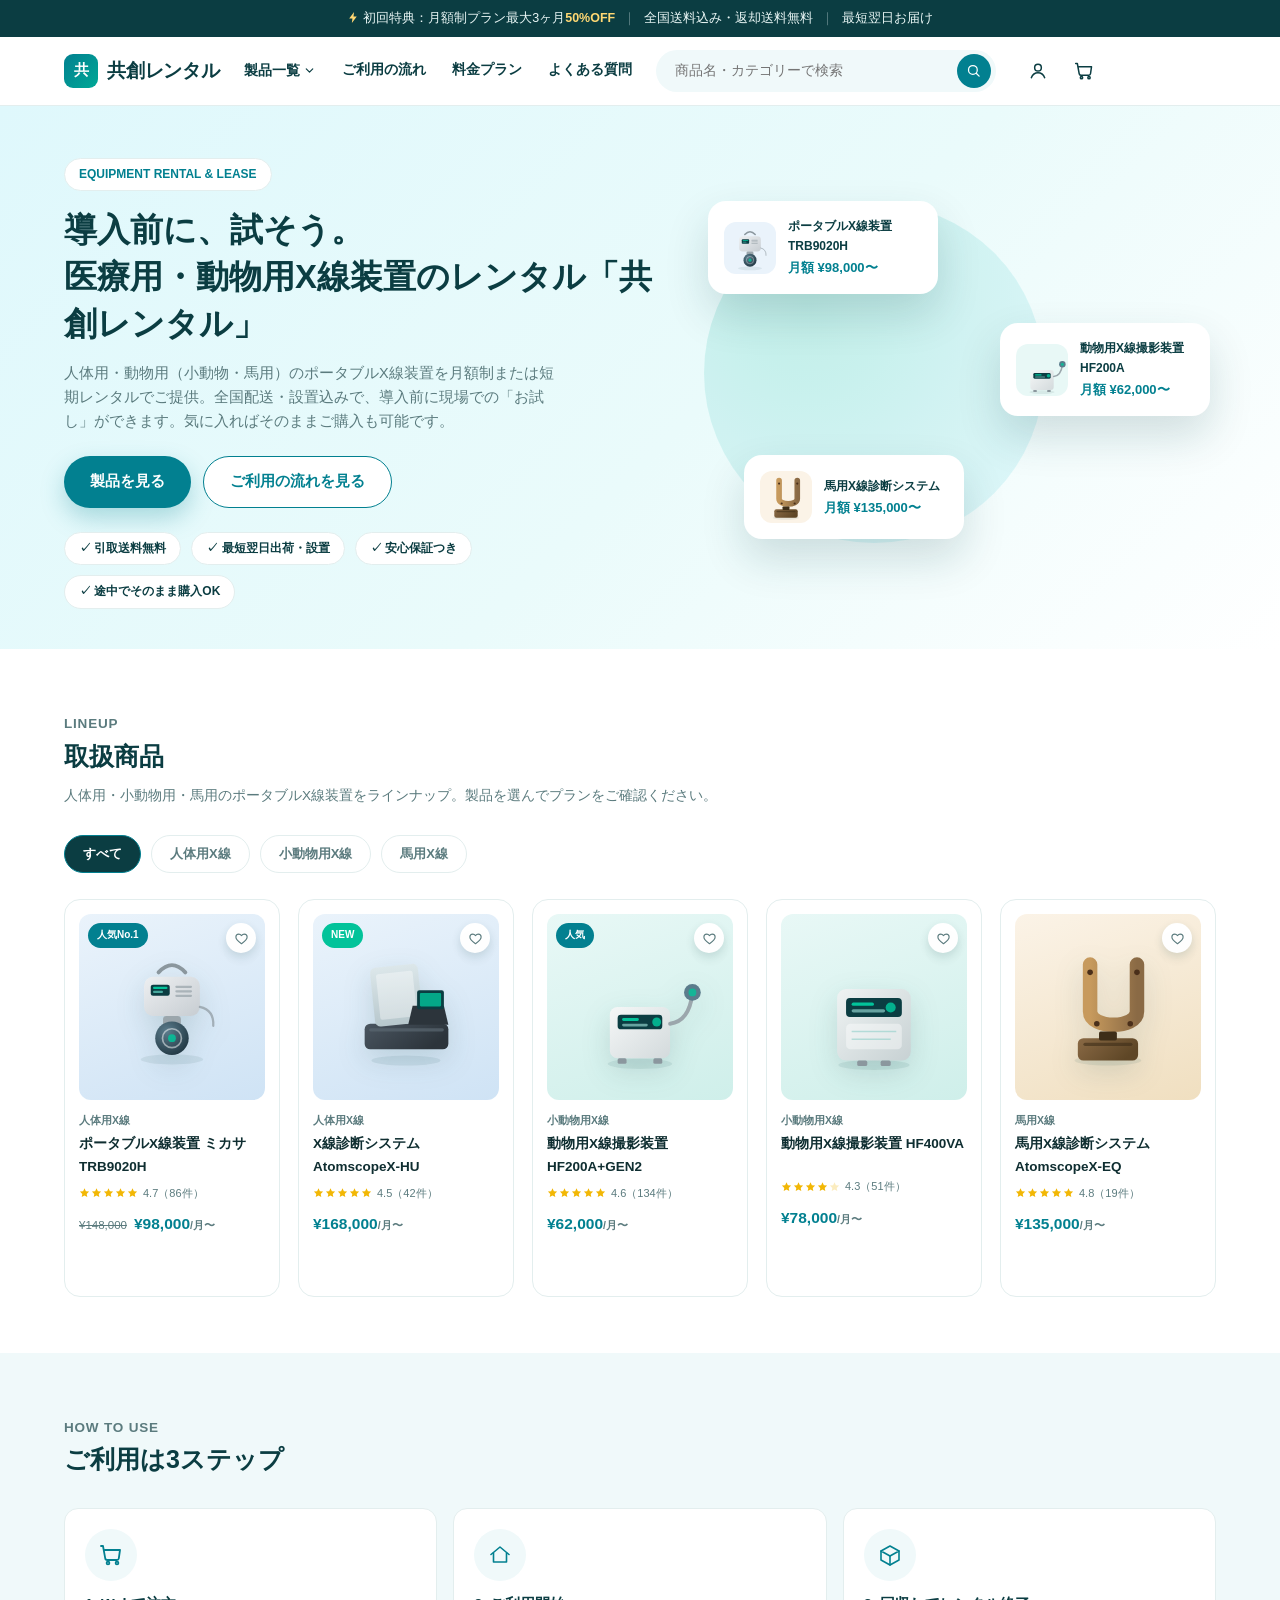
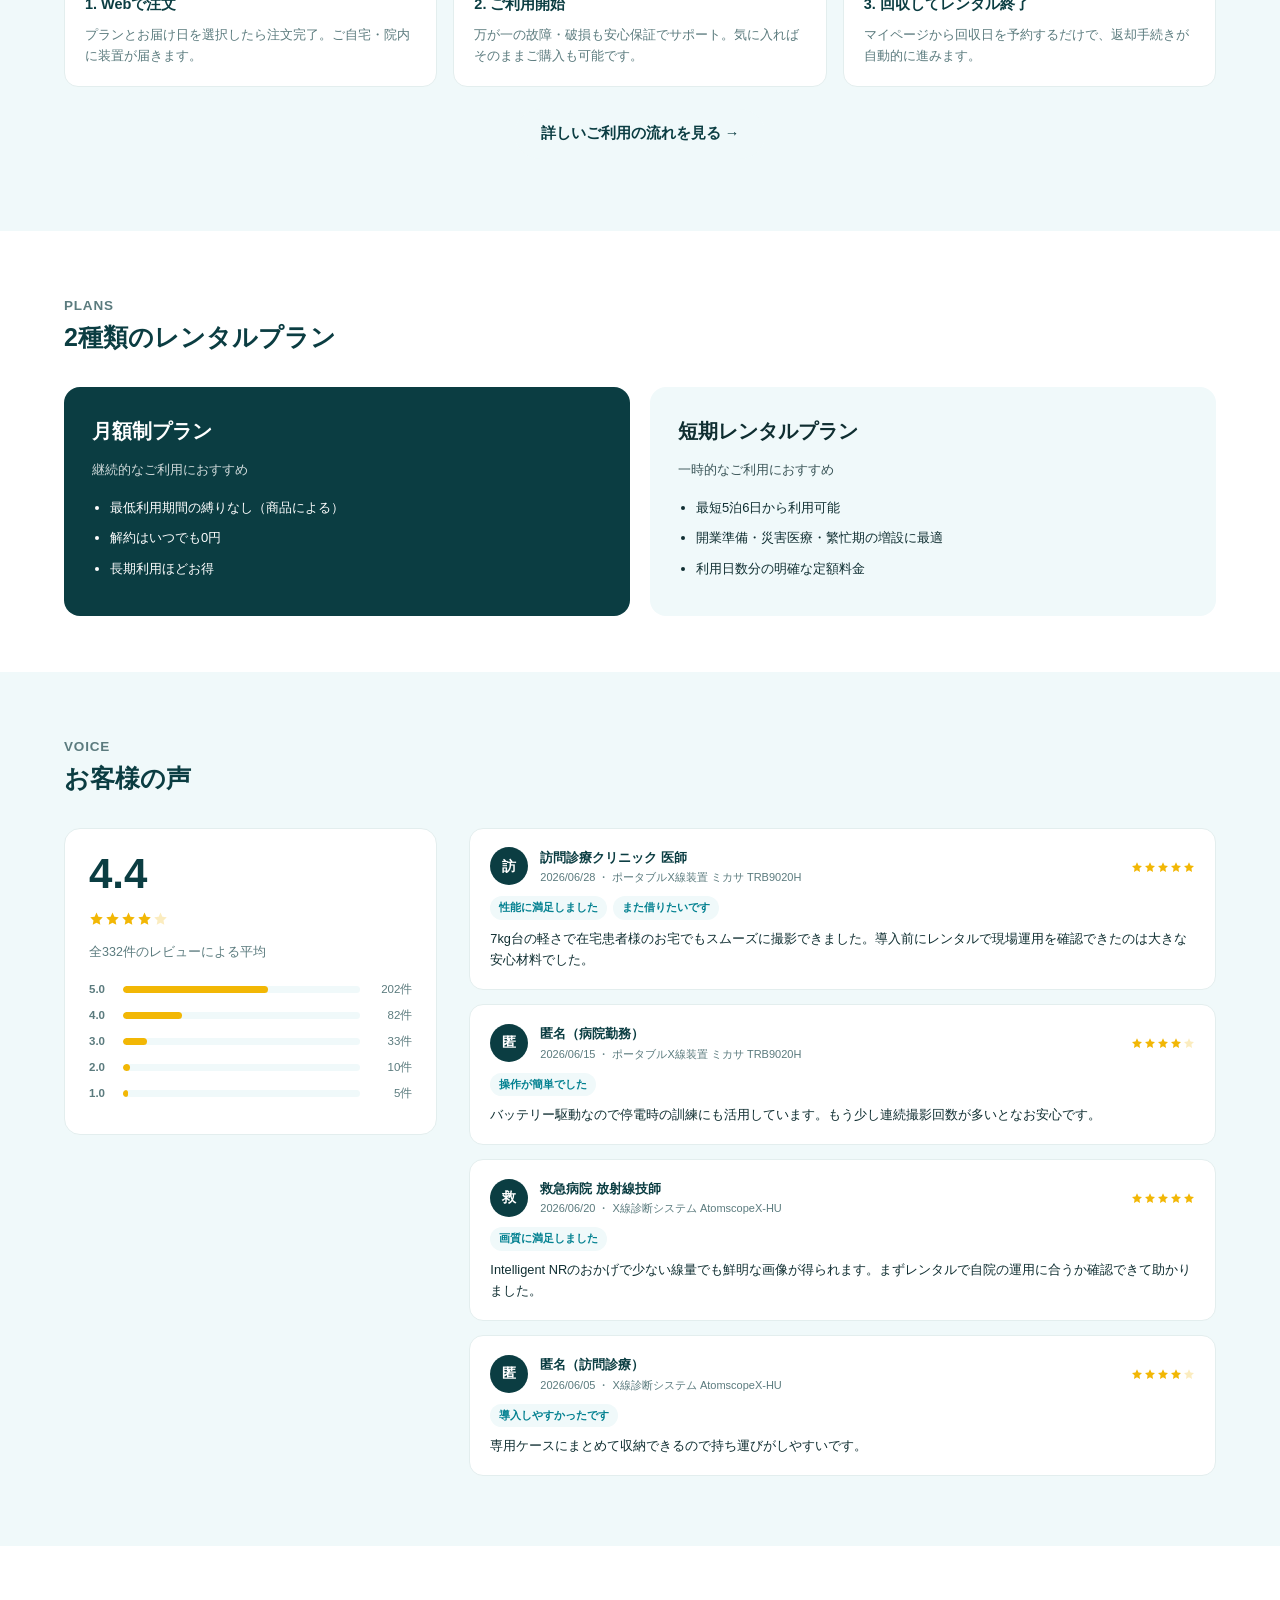
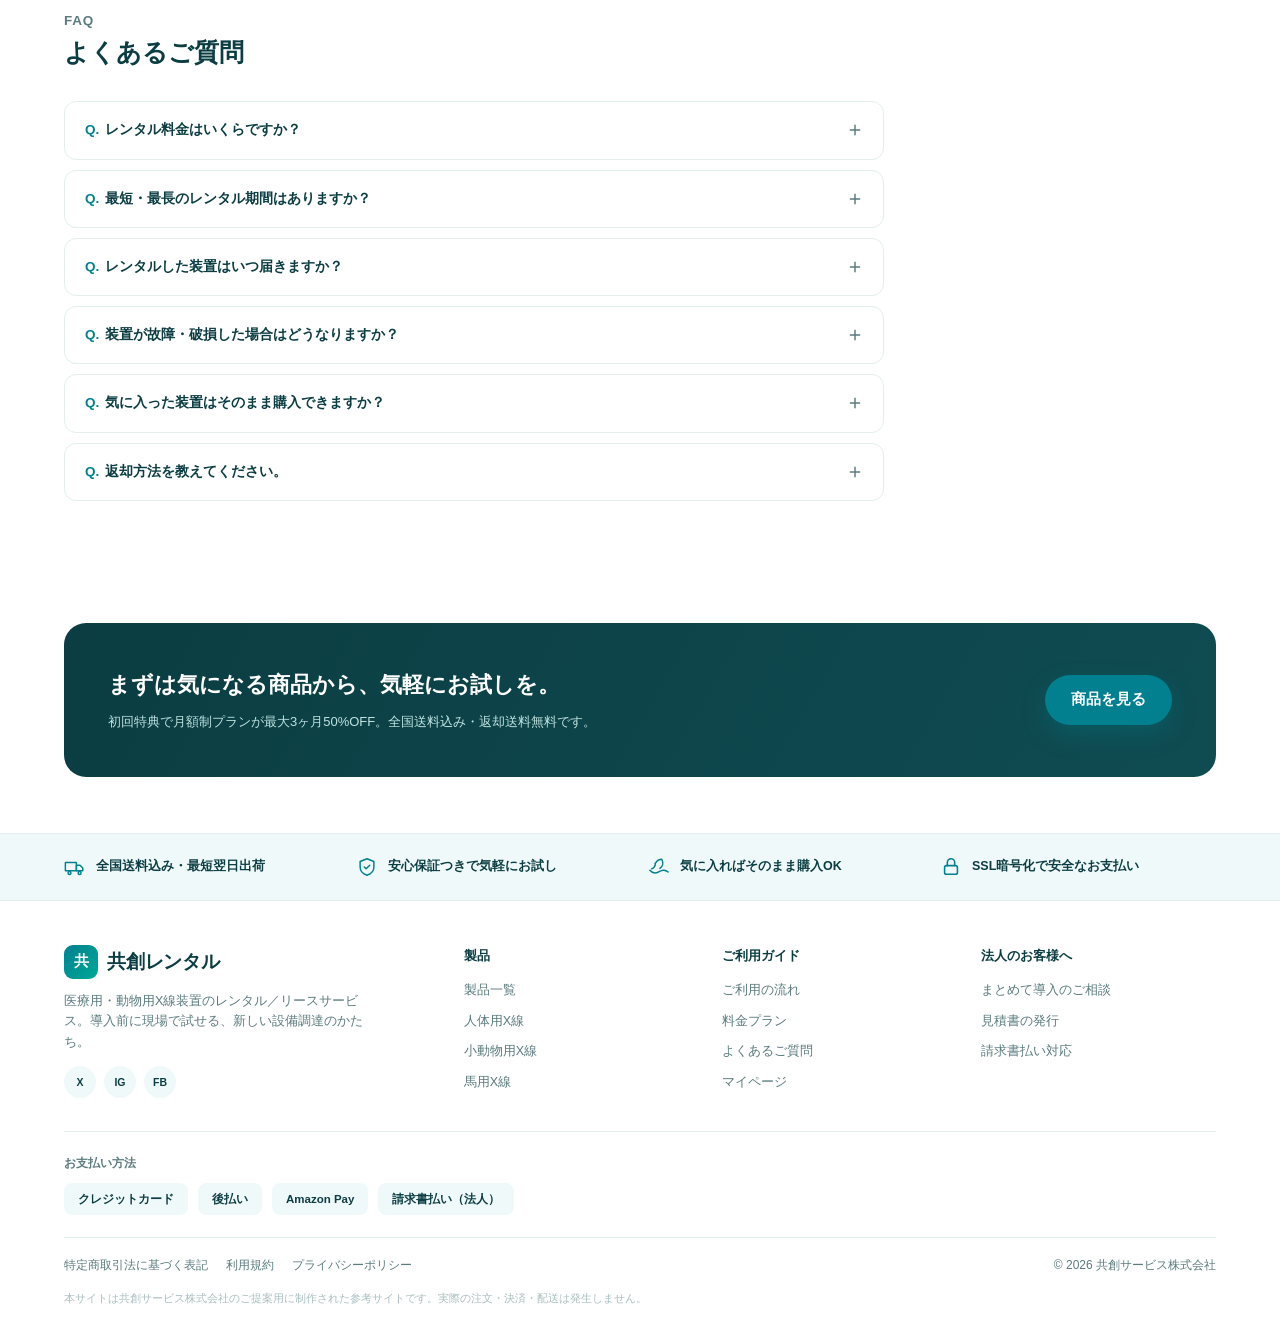
==== commit 67326db8: "feat: 完成全站从家电租赁到医用X线设备租赁的全量改版 替换全站所有商品分类、产品列表、文案定价及服务条款，将原家用家电租赁服务切换为医用、兽用X线设备租赁服务，同步更新了配送安装费、退换货流程等" ====
--- a/index.html
+++ b/index.html
@@ -3,7 +3,7 @@
 <head>
 <meta charset="UTF-8">
 <meta name="viewport" content="width=device-width, initial-scale=1.0">
-<title>共創レンタル ｜ 美容・キッチン・掃除家電のレンタル＆サブスク</title>
+<title>共創レンタル ｜ 医療用・動物用X線装置のレンタル＆リース</title>
 <link rel="stylesheet" href="style.css">
 </head>
 <body>
@@ -13,16 +13,16 @@
 <section class="hero">
   <div class="hero-inner">
     <div>
-      <span class="eyebrow">RENTAL &amp; SUBSCRIPTION</span>
-      <h1>買う前に、試そう。<br>家電のレンタル・サブスク「共創レンタル」</h1>
-      <p class="lead">美容家電・キッチン家電・掃除家電を月額制またはワンタイムでレンタル。全国送料込み・コンビニ返却で、気軽に「お試し」できます。気に入ればそのままご購入も可能です。</p>
+      <span class="eyebrow">EQUIPMENT RENTAL &amp; LEASE</span>
+      <h1>導入前に、試そう。<br>医療用・動物用X線装置のレンタル「共創レンタル」</h1>
+      <p class="lead">人体用・動物用（小動物・馬用）のポータブルX線装置を月額制または短期レンタルでご提供。全国配送・設置込みで、導入前に現場での「お試し」ができます。気に入ればそのままご購入も可能です。</p>
       <div class="hero-ctas">
-        <a class="btn btn-primary" href="#products">商品を見る</a>
+        <a class="btn btn-primary" href="#products">製品を見る</a>
         <a class="btn btn-outline" href="flow.html">ご利用の流れを見る</a>
       </div>
       <div class="hero-badges">
-        <span class="badge">✓ 返却時送料無料</span>
-        <span class="badge">✓ 最短翌日出荷</span>
+        <span class="badge">✓ 引取送料無料</span>
+        <span class="badge">✓ 最短翌日出荷・設置</span>
         <span class="badge">✓ 安心保証つき</span>
         <span class="badge">✓ 途中でそのまま購入OK</span>
       </div>
@@ -38,8 +38,8 @@
     <div class="section-head">
       <div>
         <p class="kicker">LINEUP</p>
-        <h2 id="lineup-title">取扱商品</h2>
-        <p>厳選した美容・キッチン・掃除家電をラインナップ。商品を選んでプランをご確認ください。</p>
+        <h2 id="lineup-title">取扱製品</h2>
+        <p>人体用・小動物用・馬用のポータブルX線装置をラインナップ。製品を選んでプランをご確認ください。</p>
       </div>
     </div>
     <div class="cat-chips" id="cat-chips"></div>
@@ -58,8 +58,8 @@
     <div class="box-grid-3">
       <div class="info-card">
         <div class="icon-circle" data-icon="cart"></div>
-        <h4>1. ネット・アプリで注文</h4>
-        <p>プランとお届け日を選択したら注文完了。ご自宅に商品が届きます。</p>
+        <h4>1. Webで注文</h4>
+        <p>プランとお届け日を選択したら注文完了。ご自宅・院内に装置が届きます。</p>
       </div>
       <div class="info-card">
         <div class="icon-circle" data-icon="home"></div>
@@ -68,8 +68,8 @@
       </div>
       <div class="info-card">
         <div class="icon-circle" data-icon="box"></div>
-        <h4>3. 返送してレンタル終了</h4>
-        <p>コンビニ等へ返送するだけで、レンタル終了までの手続きが自動的に進みます。</p>
+        <h4>3. 回収してレンタル終了</h4>
+        <p>マイページから回収日を予約するだけで、返却手続きが自動的に進みます。</p>
       </div>
     </div>
     <p style="text-align:center;margin-top:22px;">
@@ -97,11 +97,11 @@
         </ul>
       </div>
       <div class="plan-card plan-light">
-        <h3>ワンタイムプラン</h3>
+        <h3>短期レンタルプラン</h3>
         <p class="sub">一時的なご利用におすすめ</p>
         <ul>
-          <li>最短1泊2日から利用可能</li>
-          <li>イベント・出張・季節利用に最適</li>
+          <li>最短5泊6日から利用可能</li>
+          <li>開業準備・災害医療・繁忙期の増設に最適</li>
           <li>利用日数分の明確な定額料金</li>
         </ul>
       </div>
@@ -164,9 +164,9 @@
   // hero showcase mini cards
   document.getElementById("hero-showcase").innerHTML = `
     <div class="hero-blob" style="width:340px;height:340px;left:20px;top:10px;background:radial-gradient(circle at 30% 30%, #BDEDE7, #DFF8FC);opacity:.9;"></div>
-    <div class="hero-card hc-1"><div class="thumb" style="background:${CATEGORY_META["美容家電"].bgFrom};">${PRODUCT_ART.facial}</div><div><div class="name">RFエイジングケア美顔器</div><div class="price">月額 ¥1,740〜</div></div></div>
-    <div class="hero-card hc-2"><div class="thumb" style="background:${CATEGORY_META["掃除家電"].bgFrom};">${PRODUCT_ART.robot}</div><div><div class="name">水拭き+吸引ロボット掃除機</div><div class="price">月額 ¥3,180〜</div></div></div>
-    <div class="hero-card hc-3"><div class="thumb" style="background:${CATEGORY_META["キッチン家電"].bgFrom};">${PRODUCT_ART.coffee}</div><div><div class="name">全自動コーヒーメーカー</div><div class="price">月額 ¥2,480〜</div></div></div>
+    <div class="hero-card hc-1"><div class="thumb" style="background:${CATEGORY_META["人体用X線"].bgFrom};">${PRODUCT_ART.trb9020h}</div><div><div class="name">ポータブルX線装置 TRB9020H</div><div class="price">月額 ¥98,000〜</div></div></div>
+    <div class="hero-card hc-2"><div class="thumb" style="background:${CATEGORY_META["馬用X線"].bgFrom};">${PRODUCT_ART.atomscopexeq}</div><div><div class="name">馬用X線診断システム</div><div class="price">月額 ¥135,000〜</div></div></div>
+    <div class="hero-card hc-3"><div class="thumb" style="background:${CATEGORY_META["小動物用X線"].bgFrom};">${PRODUCT_ART.hf200a}</div><div><div class="name">動物用X線撮影装置 HF200A</div><div class="price">月額 ¥62,000〜</div></div></div>
   `;
 
   // ---- product grid with category filter + search ----
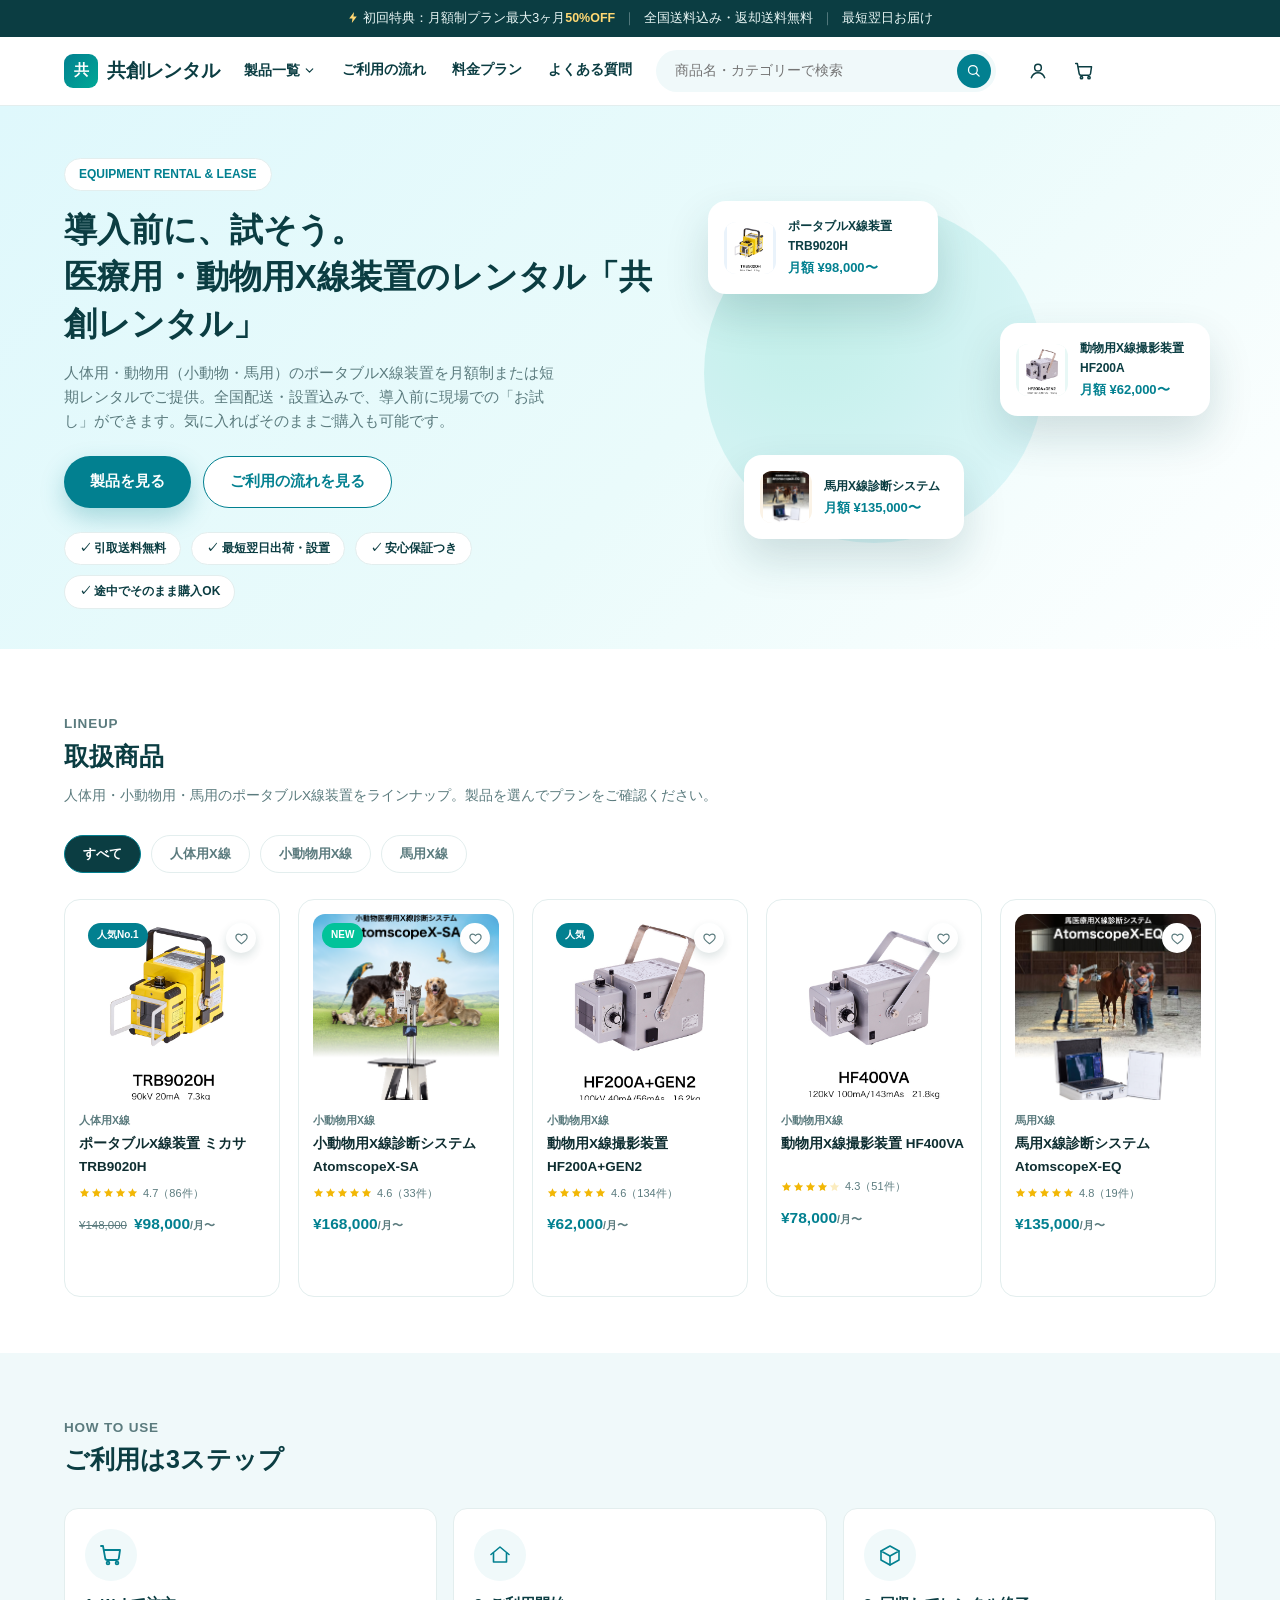
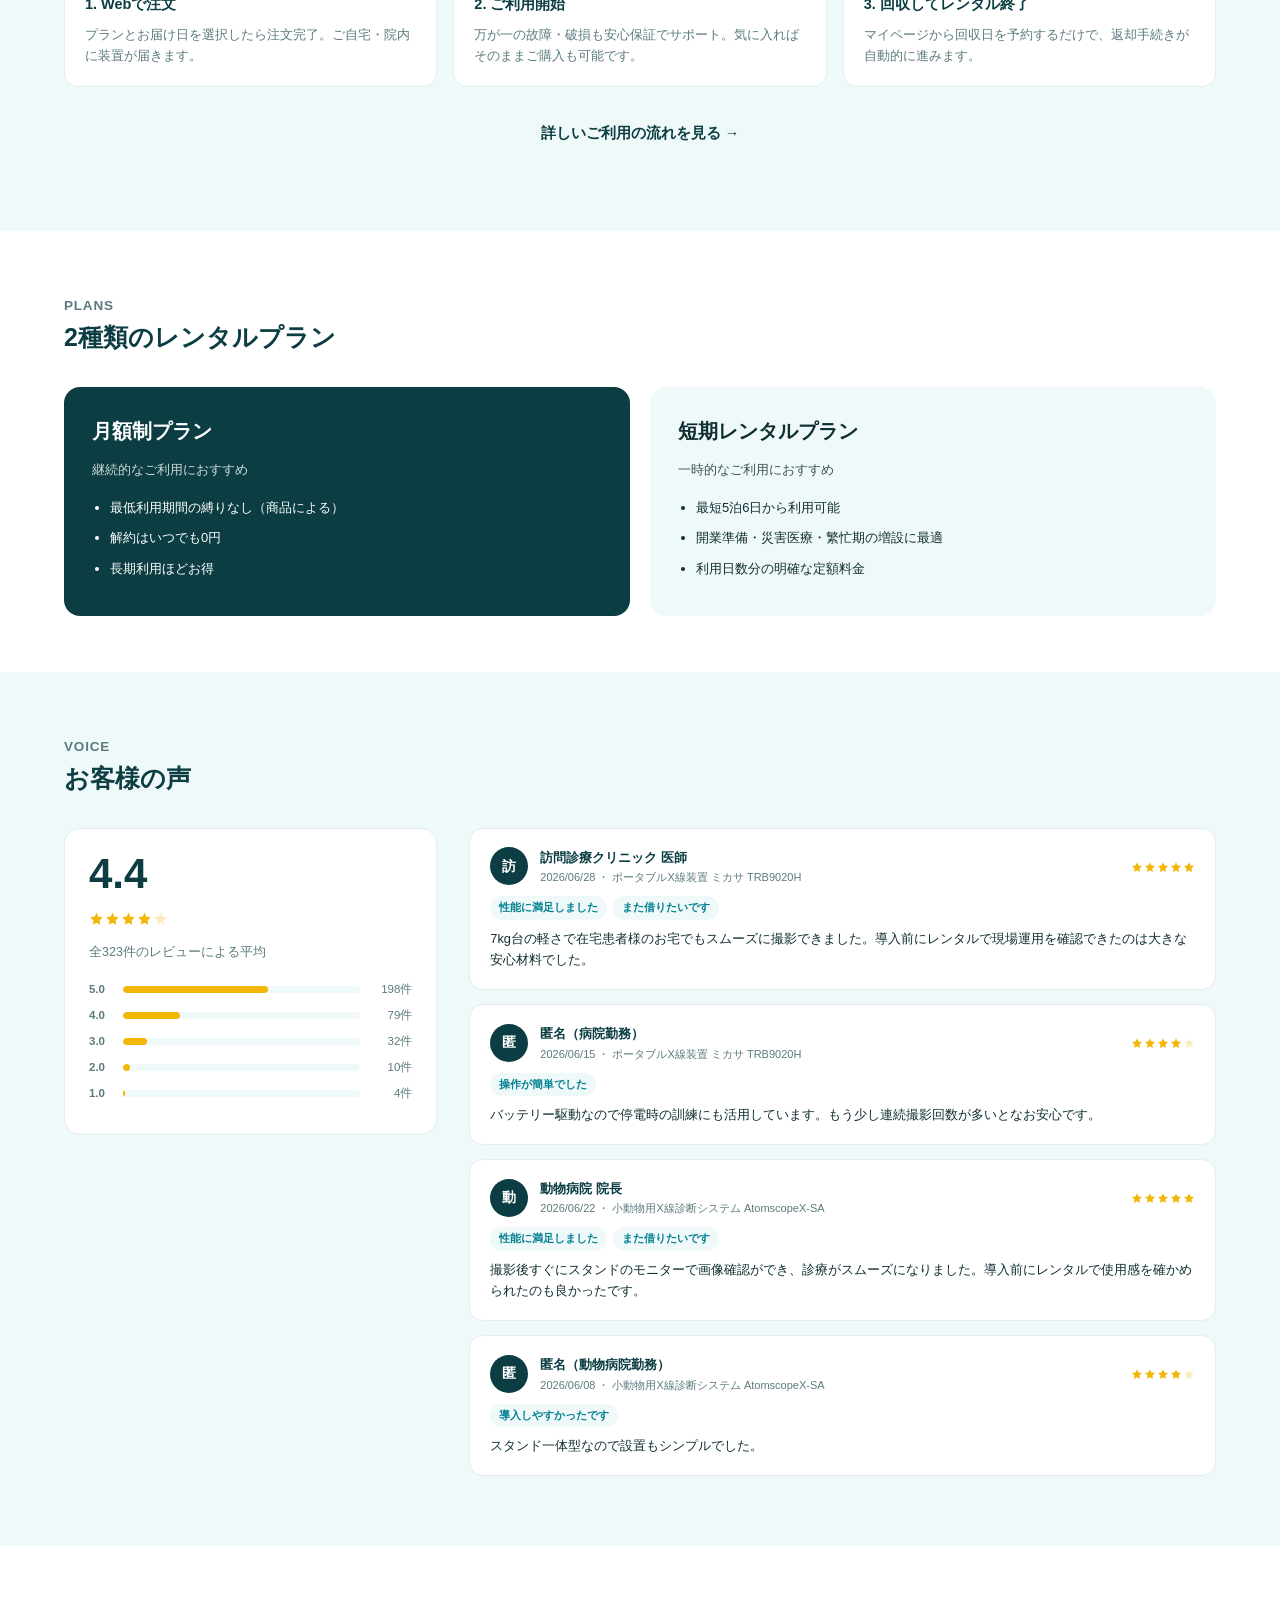
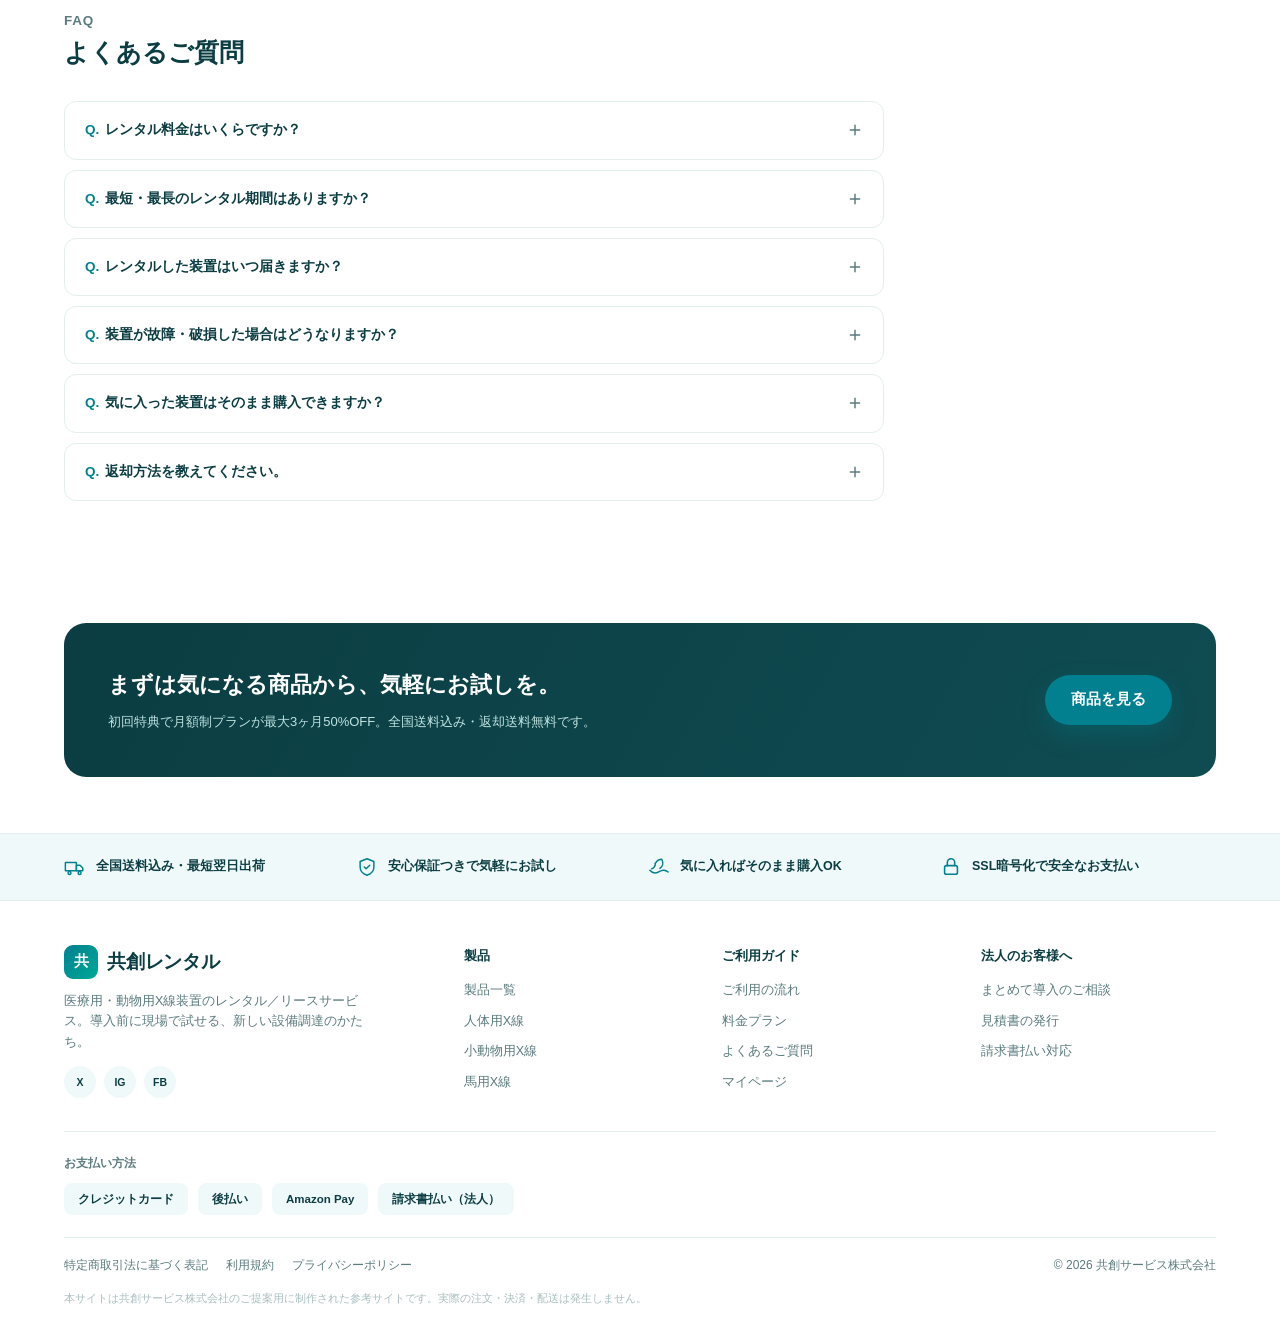
==== commit a5f08961: "feat(product display): 替换产品占位图标为官方实拍图并更新相关代码 - 添加5张官方产品摄影图片资源 - 新增PRODUCT_IMG映射表与productImgHTML渲染工具函" ====
--- a/index.html
+++ b/index.html
@@ -164,9 +164,9 @@
   // hero showcase mini cards
   document.getElementById("hero-showcase").innerHTML = `
     <div class="hero-blob" style="width:340px;height:340px;left:20px;top:10px;background:radial-gradient(circle at 30% 30%, #BDEDE7, #DFF8FC);opacity:.9;"></div>
-    <div class="hero-card hc-1"><div class="thumb" style="background:${CATEGORY_META["人体用X線"].bgFrom};">${PRODUCT_ART.trb9020h}</div><div><div class="name">ポータブルX線装置 TRB9020H</div><div class="price">月額 ¥98,000〜</div></div></div>
-    <div class="hero-card hc-2"><div class="thumb" style="background:${CATEGORY_META["馬用X線"].bgFrom};">${PRODUCT_ART.atomscopexeq}</div><div><div class="name">馬用X線診断システム</div><div class="price">月額 ¥135,000〜</div></div></div>
-    <div class="hero-card hc-3"><div class="thumb" style="background:${CATEGORY_META["小動物用X線"].bgFrom};">${PRODUCT_ART.hf200a}</div><div><div class="name">動物用X線撮影装置 HF200A</div><div class="price">月額 ¥62,000〜</div></div></div>
+    <div class="hero-card hc-1"><div class="thumb" style="background:${CATEGORY_META["人体用X線"].bgFrom};">${productImgHTML("trb9020h")}</div><div><div class="name">ポータブルX線装置 TRB9020H</div><div class="price">月額 ¥98,000〜</div></div></div>
+    <div class="hero-card hc-2"><div class="thumb" style="background:${CATEGORY_META["馬用X線"].bgFrom};">${productImgHTML("atomscopexeq")}</div><div><div class="name">馬用X線診断システム</div><div class="price">月額 ¥135,000〜</div></div></div>
+    <div class="hero-card hc-3"><div class="thumb" style="background:${CATEGORY_META["小動物用X線"].bgFrom};">${productImgHTML("hf200a")}</div><div><div class="name">動物用X線撮影装置 HF200A</div><div class="price">月額 ¥62,000〜</div></div></div>
   `;
 
   // ---- product grid with category filter + search ----
@@ -209,7 +209,7 @@
         <div class="product-thumb" style="background:linear-gradient(160deg, ${cat.bgFrom}, ${cat.bgTo});">
           ${productBadgeHTML(p)}
           <button class="wish-btn" type="button" onclick="event.preventDefault();this.classList.toggle('liked');">${ICONS.heart}</button>
-          ${PRODUCT_ART[p.id] || ""}
+          ${productImgHTML(p.id, p.name)}
         </div>
         <div class="product-cat">${p.category}</div>
         <p class="product-title">${p.name}</p>
--- a/style.css
+++ b/style.css
@@ -130,8 +130,9 @@
   position:absolute;background:#fff;border-radius:18px;box-shadow:0 20px 44px rgba(11,61,66,.16);
   padding:16px;display:flex;align-items:center;gap:12px;
 }
-.hero-card .thumb{width:52px;height:52px;border-radius:12px;flex:none;display:flex;align-items:center;justify-content:center;}
+.hero-card .thumb{width:52px;height:52px;border-radius:12px;flex:none;display:flex;align-items:center;justify-content:center;overflow:hidden;}
 .hero-card .thumb svg{width:100%;height:100%;}
+.hero-card .thumb img{width:100%;height:100%;object-fit:contain;}
 .hero-card .name{font-size:12px;font-weight:700;color:var(--dark);max-width:130px;}
 .hero-card .price{font-size:13px;font-weight:800;color:var(--primary);}
 .hc-1{top:8px;left:24px;width:230px;animation:floatY 5s ease-in-out infinite;}
@@ -174,6 +175,7 @@
   display:flex;align-items:center;justify-content:center;margin-bottom:12px;position:relative;overflow:hidden;
 }
 .product-thumb svg{width:72%;height:72%;filter:drop-shadow(0 10px 14px rgba(11,61,66,.14));}
+.product-thumb img{width:100%;height:100%;object-fit:cover;}
 .wish-btn{
   position:absolute;top:9px;right:9px;width:30px;height:30px;border-radius:50%;background:#fff;
   display:flex;align-items:center;justify-content:center;box-shadow:0 4px 10px rgba(11,61,66,.14);border:none;
@@ -295,10 +297,12 @@
 .pd-grid{display:grid;grid-template-columns:.72fr .95fr .85fr;gap:32px;align-items:start;}
 .pd-gallery-main{border-radius:18px;aspect-ratio:1/1;display:flex;align-items:center;justify-content:center;position:relative;overflow:hidden;}
 .pd-gallery-main svg{width:58%;height:58%;filter:drop-shadow(0 16px 22px rgba(11,61,66,.16));}
+.pd-gallery-main img{width:100%;height:100%;object-fit:cover;}
 .pd-thumbs{display:flex;gap:10px;margin-top:12px;}
 .pd-thumb{width:64px;height:64px;border-radius:10px;border:1.5px solid var(--line);display:flex;align-items:center;justify-content:center;padding:8px;}
 .pd-thumb.active{border-color:var(--primary);}
 .pd-thumb svg{width:100%;height:100%;}
+.pd-thumb img{width:100%;height:100%;object-fit:cover;border-radius:4px;}
 .pd-badges{display:flex;gap:8px;margin-bottom:10px;}
 .pd-tagline{font-size:13px;color:var(--secondary);font-weight:700;margin:0 0 6px;}
 .pd-title{font-size:22px;margin:0 0 8px;color:var(--dark);}
@@ -342,8 +346,10 @@
 
 /* ---------- cart / mypage ---------- */
 .cart-row{display:flex;align-items:center;gap:16px;background:#fff;border:1px solid var(--line);border-radius:12px;padding:14px;margin-bottom:12px;}
-.cart-row .thumb{width:64px;height:64px;border-radius:10px;display:flex;align-items:center;justify-content:center;flex:none;}
+.cart-row .thumb{width:64px;height:64px;border-radius:10px;display:flex;align-items:center;justify-content:center;flex:none;overflow:hidden;}
 .cart-row .thumb svg{width:82%;height:82%;}
+.cart-row .thumb img{width:100%;height:100%;object-fit:cover;}
+.order-card .thumb img{width:100%;height:100%;object-fit:cover;}
 .cart-row .grow{flex:1;}
 .cart-row .name{font-weight:700;font-size:14px;}
 .cart-row .meta{font-size:12px;color:var(--muted);margin-top:3px;}
